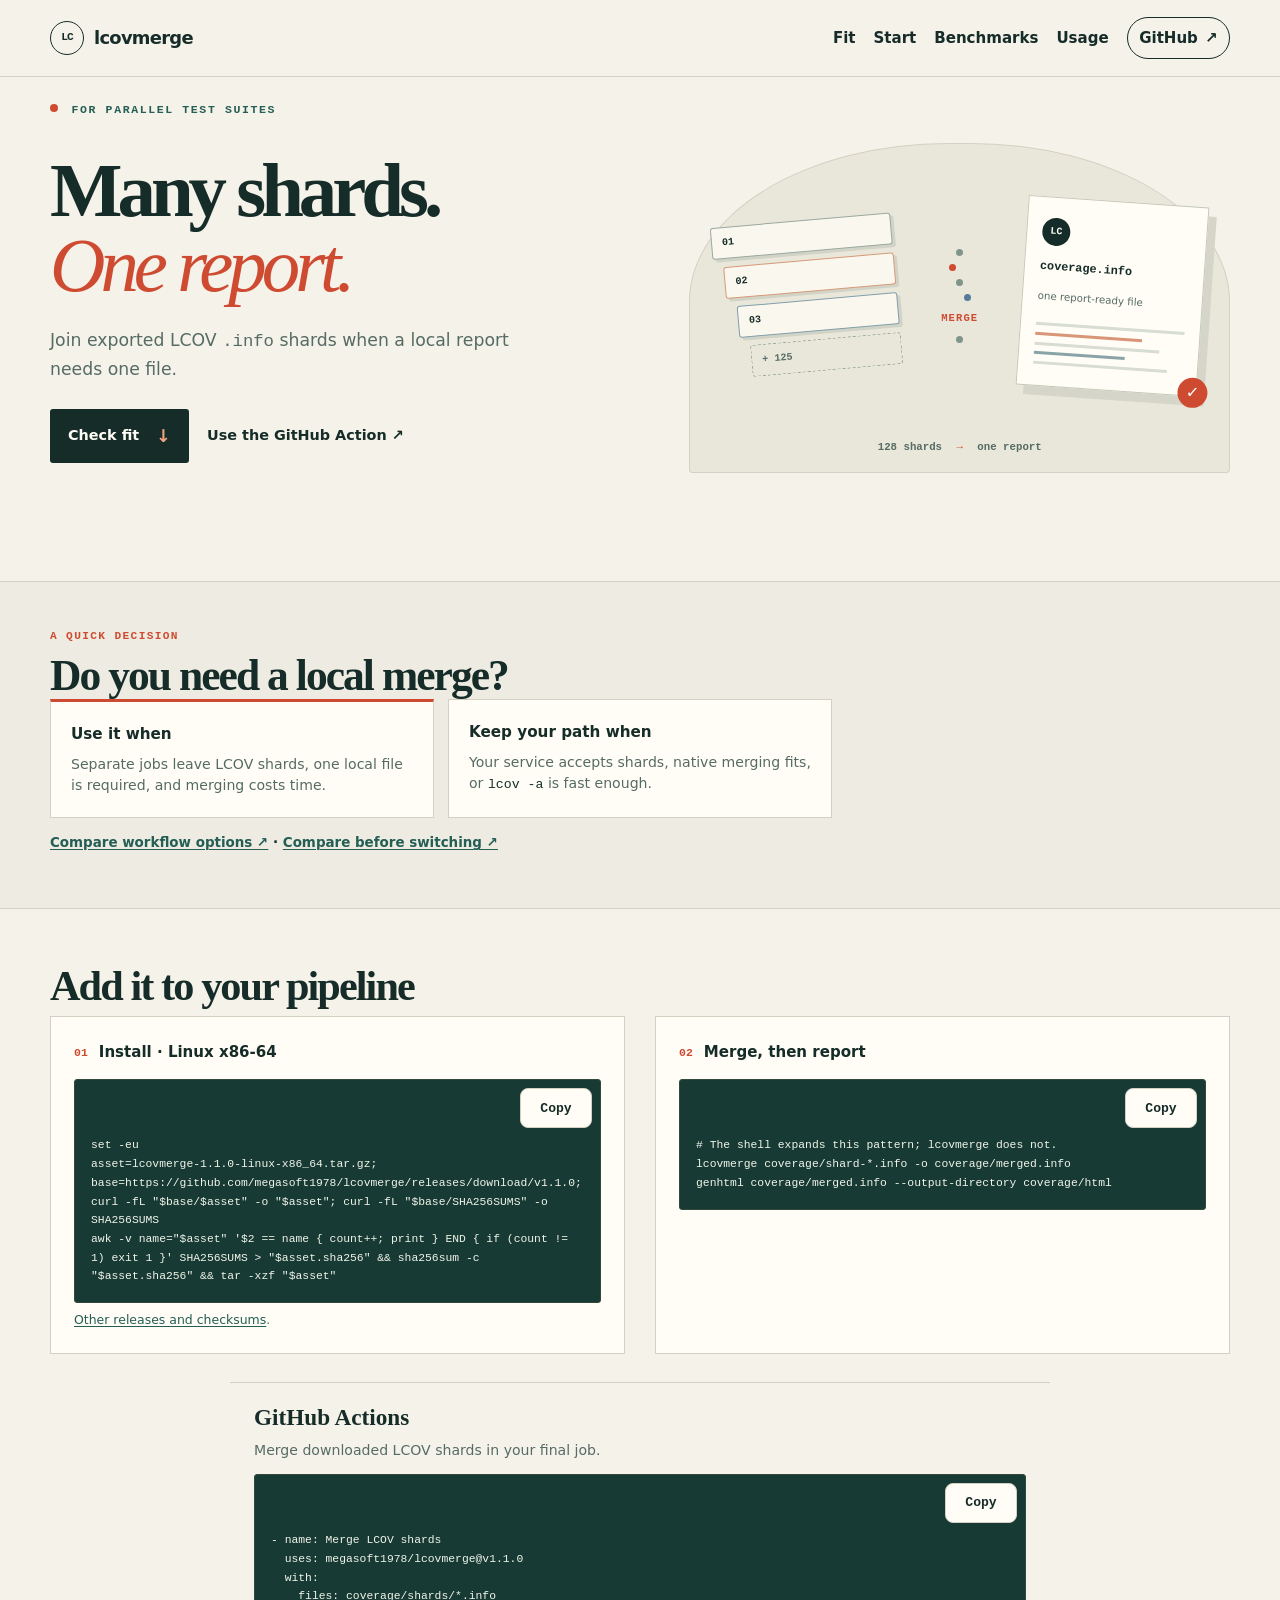
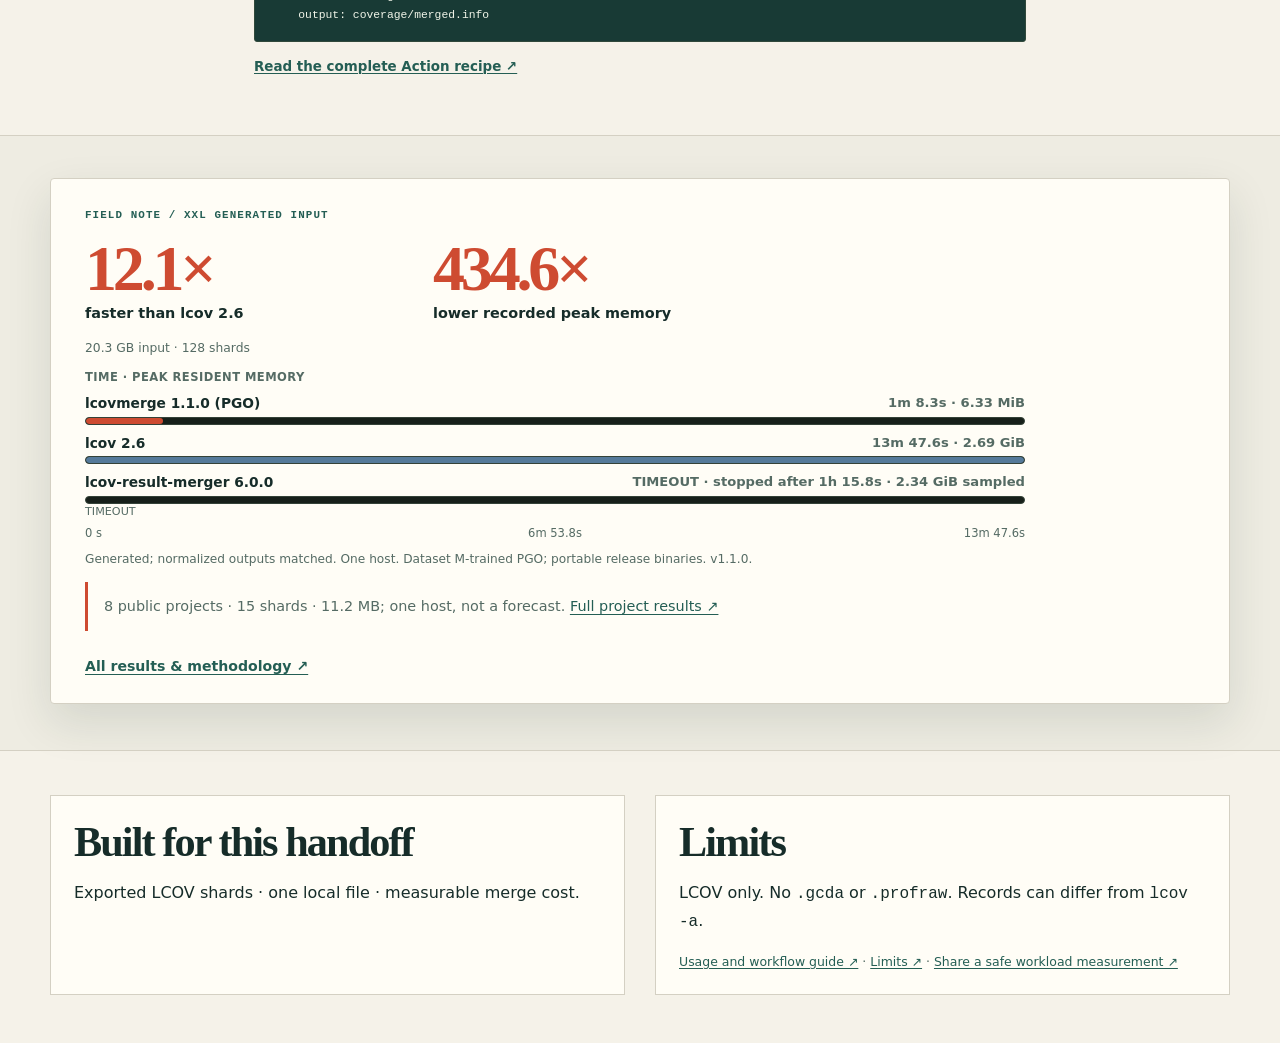
==== docs/site/index.html @ 035e35a5 "docs: clarify lcovmerge fit and adoption path" ====
<!doctype html>
<html lang="en">
<head>
  <meta charset="utf-8">
  <meta name="viewport" content="width=device-width, initial-scale=1">
  <meta name="theme-color" content="#f5f2e9">
  <meta name="description" content="Merge exported LCOV .info coverage shards into one file for a local CI report or upload step. Includes a C11 CLI, GitHub Action, and measured workload results.">
  <meta name="robots" content="index,follow">
  <title>LCOV file merger for parallel CI tests | lcovmerge</title>
  <link rel="canonical" href="https://megasoft1978.github.io/lcovmerge/">
  <link rel="icon" href="favicon.svg" type="image/svg+xml">
  <link rel="stylesheet" href="site.css?v=readable-benchmarks-1">
  <script src="site.js" defer></script>
  <meta property="og:type" content="website">
  <meta property="og:site_name" content="lcovmerge">
  <meta property="og:title" content="LCOV file merger for parallel CI tests | lcovmerge">
  <meta property="og:description" content="Merge exported LCOV .info coverage shards into one file for a local CI report or upload step. Includes a C11 CLI, GitHub Action, and measured workload results.">
  <meta property="og:url" content="https://megasoft1978.github.io/lcovmerge/">
  <meta property="og:image" content="https://megasoft1978.github.io/lcovmerge/og-image.png">
  <meta property="og:image:alt" content="lcovmerge combines exported LCOV files">
  <meta name="twitter:card" content="summary_large_image">
</head>
<body class="home-page">
  <a class="skip-link" href="#main">Skip to content</a>
  <header class="site-header">
    <div class="shell header-row">
      <a class="brand" href="index.html" aria-label="lcovmerge home">
        <span class="brand-mark" aria-hidden="true">LC</span><span class="brand-word">lcov<span>merge</span></span>
      </a>
      <nav class="main-nav" aria-label="Main navigation">
        <a href="#fit">Fit</a>
        <a href="#install">Start</a>
        <a href="benchmarks.html">Benchmarks</a>
        <a href="docs.html">Usage</a>
        <a class="nav-github" href="https://github.com/megasoft1978/lcovmerge">GitHub <span aria-hidden="true">↗</span></a>
      </nav>
    </div>
  </header>

  <main id="main" class="home-main">
    <header class="home-hero" aria-labelledby="hero-title">
      <div class="shell">
        <p class="eyebrow"><span class="signal-dot" aria-hidden="true"></span> For parallel test suites</p>
        <div class="home-story">
          <div class="home-story-copy">
            <h1 id="hero-title">Many shards.<br><em>One report.</em></h1>
            <p class="home-intro">Join exported LCOV <code>.info</code> shards when a local report needs one file.</p>
            <div class="home-actions"><a class="home-primary" href="#fit">Check fit <span aria-hidden="true">↓</span></a><a class="home-secondary" href="docs.html#github-actions">Use the GitHub Action <span aria-hidden="true">↗</span></a></div>
          </div>
          <div class="shard-art" role="img" aria-label="Several LCOV shard files flow into one merged coverage report">
            <div class="shard-stack" aria-hidden="true"><span>01</span><span>02</span><span>03</span><span class="shard-more">+ 125</span></div>
            <div class="shard-connector" aria-hidden="true"><i></i><i></i><i></i><i></i><b>merge</b><i></i></div>
            <div class="report-sheet" aria-hidden="true"><span class="report-mark">LC</span><strong>coverage.info</strong><small>one report-ready file</small><div class="report-lines"><i></i><i></i><i></i><i></i><i></i></div><span class="report-check">✓</span></div>
            <p class="art-caption">128 shards <span>→</span> one report</p>
          </div>
        </div>
      </div>
    </header>

    <section class="fit-section" id="fit" aria-labelledby="fit-title">
      <div class="shell">
        <p class="eyebrow">A quick decision</p>
        <h2 id="fit-title">Do you need a local merge?</h2>
        <div class="fit-grid">
          <article class="fit-card fit-card-yes">
            <h3>Use it when</h3>
            <p>Separate jobs leave LCOV shards, one local file is required, and merging costs time.</p>
          </article>
          <article class="fit-card">
            <h3>Keep your path when</h3>
            <p>Your service accepts shards, native merging fits, or <code>lcov -a</code> is fast enough.</p>
          </article>
        </div>
        <p class="fit-links"><a href="docs.html#workflow-fit">Compare workflow options ↗</a> · <a href="docs.html#compatibility">Compare before switching ↗</a></p>
      </div>
    </section>

    <section class="home-start" id="install" aria-labelledby="start-title">
      <div class="shell">
        <h2 id="start-title">Add it to your pipeline</h2>
        <div class="home-columns">
          <div>
            <h3><span class="step-number">01</span> Install · Linux x86-64</h3>
            <pre class="code-block" data-copy-label="Copy install and checksum commands"><code>set -eu
asset=lcovmerge-1.1.0-linux-x86_64.tar.gz; base=https://github.com/megasoft1978/lcovmerge/releases/download/v1.1.0; curl -fL "$base/$asset" -o "$asset"; curl -fL "$base/SHA256SUMS" -o SHA256SUMS
awk -v name="$asset" '$2 == name { count++; print } END { if (count != 1) exit 1 }' SHA256SUMS &gt; "$asset.sha256" &amp;&amp; sha256sum -c "$asset.sha256" &amp;&amp; tar -xzf "$asset"</code></pre>
            <p class="home-note"><a href="https://github.com/megasoft1978/lcovmerge/releases">Other releases and checksums</a>.</p>
          </div>
          <div>
            <h3><span class="step-number">02</span> Merge, then report</h3>
            <pre class="code-block" data-copy-label="Copy merge and report commands"><code># The shell expands this pattern; lcovmerge does not.
lcovmerge coverage/shard-*.info -o coverage/merged.info
genhtml coverage/merged.info --output-directory coverage/html</code></pre>
          </div>
        </div>
        <div class="home-action-guide">
          <h3>GitHub Actions</h3>
          <p>Merge downloaded LCOV shards in your final job.</p>
          <pre class="code-block" data-copy-label="Copy GitHub Action step"><code>- name: Merge LCOV shards
  uses: megasoft1978/lcovmerge@v1.1.0
  with:
    files: coverage/shards/*.info
    output: coverage/merged.info</code></pre>
          <p class="fit-links"><a href="docs.html#github-actions">Read the complete Action recipe ↗</a></p>
        </div>
      </div>
    </section>

    <section class="benchmark-section" aria-labelledby="benchmark-heading">
      <div class="shell">
        <h2 id="benchmark-heading" class="sr-only">Generated workload benchmark</h2>
        <div class="featured-benchmark" role="group" aria-label="Generated workload benchmark">
          <!-- HOME-BENCHMARK:START -->
<h2 id="home-title" class="home-stats"><span class="home-stat"><strong>12.1×</strong><small>faster than lcov 2.6</small></span><span class="home-stat"><strong>434.6×</strong><small>lower recorded peak memory</small></span></h2>
<p class="featured-meta">20.3 GB input · 128 shards</p>
<p class="bar-caption">Time · peak resident memory</p>
<ul class="home-bars" aria-label="Elapsed time; peak resident memory values are shown"><li class="home-bar lcovmerge"><div class="home-bar-label"><span>lcovmerge 1.1.0 (PGO)</span><strong>1m 8.3s · 6.33 MiB</strong></div><div class="bar-track" aria-hidden="true"><span class="bar-fill" style="width:8.249%"></span></div><span class="home-bar-status"></span></li><li class="home-bar lcov"><div class="home-bar-label"><span>lcov 2.6</span><strong>13m 47.6s · 2.69 GiB</strong></div><div class="bar-track" aria-hidden="true"><span class="bar-fill" style="width:100.000%"></span></div><span class="home-bar-status"></span></li><li class="home-bar lcov-result-merger"><div class="home-bar-label"><span>lcov-result-merger 6.0.0</span><strong>TIMEOUT · stopped after 1h 15.8s · 2.34 GiB sampled</strong></div><div class="bar-track" aria-hidden="true"></div><span class="home-bar-status">TIMEOUT</span></li></ul>
<div class="bar-axis" role="img" aria-label="Elapsed-time scale from 0 to 13m 47.6s"><span>0 s</span><span>6m 53.8s</span><span>13m 47.6s</span></div>
<p class="generated-note">Generated; <span class="generated-prefix">normalized outputs matched</span>. One host. Dataset M-trained PGO; portable release binaries. v1.1.0.</p>
<p class="project-check-note">8 public projects · 15 shards · 11.2 MB; one host, not a forecast. <a href="https://github.com/megasoft1978/lcovmerge/blob/main/docs/validation/real-projects.md">Full project results ↗</a></p>
<a class="text-link" href="benchmarks.html">All results &amp; methodology ↗</a>
<!-- HOME-BENCHMARK:END -->
        </div>
      </div>
    </section>

    <section class="home-limits" aria-labelledby="limits-title">
      <div class="shell home-columns">
        <div>
          <h2 id="limits-title">Built for this handoff</h2>
          <p>Exported LCOV shards · one local file · measurable merge cost.</p>
        </div>
        <div>
          <h2>Limits</h2>
          <p>LCOV only. No <code>.gcda</code> or <code>.profraw</code>. Records can differ from <code>lcov -a</code>.</p>
          <p class="home-doc-links"><a href="docs.html">Usage and workflow guide ↗</a> · <a href="https://github.com/megasoft1978/lcovmerge/blob/main/docs/LIMITATIONS.md">Limits ↗</a> · <a href="https://github.com/megasoft1978/lcovmerge/blob/main/docs/REAL-WORKLOADS.md">Share a safe workload measurement ↗</a></p>
        </div>
      </div>
    </section>
  </main>

</body>
</html>
---- docs/site/site.css ----
:root {
  color-scheme: light dark;
  --bg: #f4f3ec;
  --surface: #fffefa;
  --surface-2: #e9e8df;
  --text: #151b18;
  --muted: #52605a;
  --line: #c9cec3;
  --accent: #286c32;
  --accent-2: #1e5949;
  --accent-soft: #e3efd6;
  --code: #111a17;
  --code-text: #e7f0e9;
  --focus: #a64c00;
  --bar-lcovmerge: #286c32;
  --bar-lcov: #436ca8;
  --bar-lcov-result-merger: #805190;
  --shadow: 0 16px 42px rgb(25 37 29 / 9%);
  --radius: 14px;
  --max-width: 1200px;
}

@media (prefers-color-scheme: dark) {
  :root {
    --bg: #0b100e;
    --surface: #111915;
    --surface-2: #171f1a;
    --text: #eef3ed;
    --muted: #b2bcb3;
    --line: #354139;
    --accent: #c3ed79;
    --accent-2: #b5d8c1;
    --accent-soft: #1c2d21;
    --code: #070b09;
    --code-text: #e7f4ec;
    --focus: #ffd37b;
    --bar-lcovmerge: #c3ed79;
    --bar-lcov: #8fb7f0;
    --bar-lcov-result-merger: #d4a0e6;
    --shadow: 0 12px 36px rgb(0 0 0 / 22%);
  }
}

* { box-sizing: border-box; }
html { scroll-behavior: smooth; }
body {
  margin: 0;
  background: var(--bg);
  color: var(--text);
  font: 16px/1.6 ui-sans-serif, system-ui, -apple-system, BlinkMacSystemFont, "Segoe UI", sans-serif;
  text-rendering: optimizeLegibility;
}
a { color: var(--accent-2); text-decoration-thickness: .08em; text-underline-offset: .18em; }
a:hover { text-decoration-thickness: .14em; }
@media (prefers-color-scheme: dark) { a { color: var(--accent); } }
button, input, select { font: inherit; }
button { color: inherit; }
code, pre, kbd { font-family: ui-monospace, SFMono-Regular, Menlo, Consolas, monospace; }
code { overflow-wrap: anywhere; }
img, svg { max-width: 100%; }
:focus-visible { outline: 3px solid var(--focus); outline-offset: 3px; border-radius: 3px; }
::selection { color: #09130f; background: #c2ed8a; }

.skip-link {
  position: absolute;
  z-index: 20;
  top: 8px;
  left: 8px;
  padding: .7rem 1rem;
  transform: translateY(-150%);
  border-radius: 8px;
  background: var(--surface);
  color: var(--text);
}
.skip-link:focus { transform: translateY(0); }
.shell { width: min(var(--max-width), calc(100% - 40px)); margin-inline: auto; }
.site-header { border-bottom: 1px solid var(--line); background: var(--bg); }
.header-row {
  display: flex;
  align-items: center;
  justify-content: space-between;
  gap: 24px;
  min-height: 76px;
}
.brand {
  display: inline-flex;
  align-items: center;
  gap: 10px;
  color: var(--text);
  text-decoration: none;
  font-size: 1.12rem;
  font-weight: 760;
  letter-spacing: -.04em;
}
.brand-mark {
  display: grid;
  width: 34px;
  height: 34px;
  place-items: center;
  border: 1.5px solid var(--accent);
  border-radius: 10px;
  color: var(--accent);
  font: 800 .7rem/1 ui-monospace, monospace;
  letter-spacing: -.08em;
}
.brand-word { color: var(--text); }
.brand-word span { color: var(--accent-2); }
@media (prefers-color-scheme: dark) { .brand-word span { color: var(--accent); } }
.main-nav {
  display: flex;
  flex-wrap: wrap;
  align-items: center;
  justify-content: flex-end;
  gap: 7px 18px;
}
.main-nav a {
  display: inline-flex;
  min-height: 42px;
  align-items: center;
  color: var(--muted);
  font-size: .94rem;
  font-weight: 650;
  text-decoration: none;
}
.main-nav a:hover, .main-nav a[aria-current="page"] { color: var(--text); }
.main-nav a[aria-current="page"] {
  text-decoration: underline;
  text-decoration-color: var(--accent);
  text-underline-offset: 7px;
}
.main-nav .nav-github {
  gap: 7px;
  padding-inline: .72rem;
  border: 1px solid var(--line);
  border-radius: 9px;
  color: var(--text);
}

.eyebrow {
  margin: 0 0 .8rem;
  color: var(--accent-2);
  font-size: .78rem;
  font-weight: 800;
  letter-spacing: .12em;
  text-transform: uppercase;
}
@media (prefers-color-scheme: dark) { .eyebrow { color: var(--accent); } }
.hero { padding-block: clamp(48px, 7vw, 82px) 62px; }
.hero-layout {
  display: grid;
  grid-template-columns: minmax(0, 1.05fr) minmax(300px, .95fr);
  align-items: center;
  gap: clamp(28px, 5vw, 64px);
}
.hero h1 {
  max-width: 690px;
  margin: 0;
  font-size: clamp(2.55rem, 5.6vw, 4.7rem);
  line-height: 1.02;
  letter-spacing: -.06em;
}
.hero-copy {
  max-width: 590px;
  margin: 1rem 0 1.15rem;
  color: var(--muted);
  font-size: clamp(1.04rem, 1.8vw, 1.2rem);
  line-height: 1.5;
}
.hero-actions { display: flex; flex-wrap: wrap; align-items: center; gap: 10px 18px; }
.button {
  display: inline-flex;
  min-height: 46px;
  align-items: center;
  justify-content: center;
  padding: .62rem 1rem;
  border: 1px solid var(--accent);
  border-radius: 10px;
  background: var(--accent);
  color: #ffffff;
  font-weight: 800;
  text-decoration: none;
}
@media (prefers-color-scheme: dark) { .button { color: #0b170e; } }
.button:hover { filter: brightness(1.06); text-decoration: none; }
.action-link { display: inline-flex; min-height: 42px; align-items: center; font-weight: 750; }
.quick-merge { margin-top: 20px; padding: 18px; }
.quick-merge h2 { margin: 0; font-size: 1.05rem; }
.quick-merge .eyebrow { margin-bottom: 5px; }
.hero-note {
  max-width: 680px;
  margin: 14px 0 0;
  color: var(--muted);
  font-size: .91rem;
}
.hero-card {
  padding: clamp(20px, 3vw, 28px);
  border: 1px solid var(--line);
  border-radius: var(--radius);
  background: var(--surface);
  box-shadow: var(--shadow);
}
.hero-card h2 { margin: 0 0 12px; font-size: 1.2rem; line-height: 1.3; }
.hero-card p { margin: 0 0 12px; color: var(--muted); }
.hero-card strong { color: var(--text); }
.hero-card .eyebrow { margin-bottom: 8px; }
.text-link { font-weight: 750; }
.card {
  padding: 22px;
  border: 1px solid var(--line);
  border-radius: var(--radius);
  background: var(--surface);
}
.card h3 { margin: 0 0 9px; font-size: 1.1rem; letter-spacing: -.025em; }
.card p { margin: 0; color: var(--muted); }
.card p + p { margin-top: 11px; }

.code-block, .install-panel pre {
  position: relative;
  overflow: auto;
  margin: 14px 0;
  padding: 16px 18px;
  border: 1px solid #30493b;
  border-radius: 11px;
  background: var(--code);
  color: var(--code-text);
  font-size: .87rem;
  line-height: 1.6;
  white-space: pre-wrap;
  overflow-wrap: anywhere;
}
.quick-merge .code-block { margin-bottom: 0; }
.copyable { padding-top: 56px !important; }
.copy-button {
  position: absolute;
  top: 8px;
  right: 8px;
  z-index: 1;
  min-width: 72px;
  min-height: 40px;
  padding: .35rem .68rem;
  border: 1px solid var(--line);
  border-radius: 8px;
  background: var(--surface);
  color: var(--text);
  font-size: .82rem;
  font-weight: 750;
  cursor: pointer;
}
.copy-button:hover { border-color: var(--accent); background: var(--accent-soft); }
.copy-button:focus-visible { outline-color: var(--focus); }

.section {
  padding-block: clamp(46px, 6vw, 72px);
  border-top: 1px solid var(--line);
}
.section-alt { background: var(--surface-2); }
.section-heading { max-width: 740px; margin-bottom: 26px; }
.section-heading h2, .page-intro h1 {
  margin: 0;
  font-size: clamp(1.9rem, 4vw, 3rem);
  line-height: 1.1;
  letter-spacing: -.05em;
}
.section-heading p, .page-intro p {
  max-width: 680px;
  margin: 12px 0 0;
  color: var(--muted);
  font-size: 1.04rem;
}
.section-heading .eyebrow { margin-bottom: .7rem; }
.grid-3 { display: grid; grid-template-columns: repeat(3, minmax(0, 1fr)); gap: 16px; }
.fit-summary { max-width: 850px; margin: 22px 0 0; color: var(--muted); }
.pipeline-flow {
  display: grid;
  grid-template-columns: repeat(4, minmax(0, 1fr));
  gap: 12px;
  margin: 0;
  padding: 0;
  list-style: none;
  counter-reset: pipeline;
}
.pipeline-flow li {
  display: grid;
  align-content: start;
  gap: 7px;
  min-width: 0;
  padding: 17px;
  border: 1px solid var(--line);
  border-radius: 13px;
  background: var(--surface);
  counter-increment: pipeline;
}
.pipeline-flow li::before {
  content: counter(pipeline);
  display: grid;
  width: 30px;
  height: 30px;
  place-items: center;
  border-radius: 8px;
  background: var(--accent-soft);
  color: var(--text);
  font-size: .82rem;
  font-weight: 800;
}
.pipeline-flow strong { font-size: .98rem; }
.pipeline-flow span { color: var(--muted); font-size: .9rem; }

.install-wrap { display: grid; grid-template-columns: 170px minmax(0, 1fr); gap: 18px; align-items: start; }
.install-tabs { display: grid; gap: 7px; }
.install-tabs [role="tab"] {
  width: 100%;
  min-height: 44px;
  padding: .55rem .8rem;
  border: 1px solid var(--line);
  border-radius: 9px;
  background: var(--surface);
  color: var(--muted);
  text-align: left;
  font-weight: 730;
  cursor: pointer;
}
.install-tabs [role="tab"][aria-selected="true"] {
  border-color: var(--line);
  border-bottom: 3px solid var(--accent);
  background: var(--accent-soft);
  color: var(--text);
}
.install-tabs [role="tab"]:hover { color: var(--text); }
.install-content {
  min-width: 0;
  padding: clamp(16px, 2.5vw, 24px);
  border: 1px solid var(--line);
  border-radius: var(--radius);
  background: var(--surface);
}
.install-content h3 { margin: 0 0 8px; }
.install-content p { margin: 0 0 12px; color: var(--muted); }
.install-panel[hidden] { display: none; }
.install-panel pre { margin-bottom: 0; }
.alt-installers { margin: 20px 0 0; color: var(--muted); }
.alt-installers ul { display: flex; flex-wrap: wrap; gap: 6px 22px; margin: 0; padding-left: 20px; }
.alt-installers li { margin: 0; }
.evidence-links { display: flex; flex-wrap: wrap; gap: 8px 24px; margin: 14px 0 0; padding-left: 20px; }
.evidence-links li { margin: 0; }
.faq-list { display: grid; gap: 9px; }
.faq-list details, .full-options {
  border: 1px solid var(--line);
  border-radius: 12px;
  background: var(--surface);
}
.faq-list summary, .full-options summary {
  display: list-item;
  min-height: 44px;
  align-items: center;
  padding: 10px 15px;
  cursor: pointer;
  font-weight: 750;
}
.faq-list details p { margin: 0; padding: 0 15px 14px; color: var(--muted); }

.page-intro { padding-block: clamp(42px, 6vw, 68px) 24px; }
.page-intro .eyebrow { margin-bottom: 10px; }
.page-body { padding-block: 14px 70px; }
.page-body > section { margin-top: 32px; }
.page-body > section:first-child { margin-top: 0; }
.page-body h2 { margin: 0 0 12px; font-size: clamp(1.55rem, 3vw, 2.15rem); letter-spacing: -.04em; line-height: 1.15; }
.page-body h3 { margin: 22px 0 8px; font-size: 1.15rem; }
.page-body p { color: var(--muted); }
.page-body li { margin-block: .35rem; }
.page-body pre { max-width: 100%; }
.table-wrap {
  max-width: 100%;
  overflow: auto;
  border: 1px solid var(--line);
  border-radius: 12px;
  background: var(--surface);
}
.workflow-fit-table table { min-width: 780px; }
.workflow-fit-scroll-hint { display: none; }
table { width: 100%; border-collapse: collapse; font-size: .91rem; }
caption { padding: 13px 15px; color: var(--muted); text-align: left; font-weight: 650; }
th, td { padding: 10px 12px; border-top: 1px solid var(--line); text-align: left; vertical-align: top; }
thead th { border-top: 0; background: var(--surface-2); color: var(--text); font-size: .82rem; letter-spacing: .02em; }
tbody th { font-weight: 700; }
td code { font-size: .86em; }
.table-numeric { white-space: nowrap; font-variant-numeric: tabular-nums; }
.common-options { padding-left: 22px; }
.common-options li { margin-block: 8px; }
.full-options { margin-top: 18px; padding: 0 14px 14px; }
.full-options .table-wrap { margin-top: 10px; }
.full-options table { min-width: 720px; }
.recipe-index { padding-left: 22px; }
.recipe-index li { margin-block: 10px; }
.recipe-index li::marker { color: var(--accent); }
.callout {
  padding: 15px 17px;
  border: 1px solid var(--line);
  border-radius: 12px;
  background: var(--accent-soft);
  color: var(--text);
}
.benchmark-chart {
  margin: 18px 0 26px;
  padding: 18px 20px;
  border: 1px solid var(--line);
  border-radius: 14px;
  background: var(--surface);
}
.benchmark-chart figcaption h3 { margin: 0; font-size: 1.1rem; }
.benchmark-chart figcaption p { margin: 6px 0 0; color: var(--muted); }
.bar-chart { display: grid; gap: 13px; margin: 18px 0 0; padding: 0; list-style: none; }
.bar-chart-item { min-width: 0; margin: 0; }
.bar-chart-label {
  display: flex;
  flex-wrap: wrap;
  align-items: baseline;
  justify-content: space-between;
  gap: 3px 12px;
  line-height: 1.4;
}
.bar-chart-tool { color: var(--text); font-size: .92rem; font-weight: 760; }
.bar-track {
  height: 13px;
  margin-top: 5px;
  overflow: hidden;
  border: 1px solid var(--line);
  border-radius: 999px;
  background: var(--surface-2);
}
.bar-fill { display: block; width: 0; height: 100%; border-radius: inherit; background: var(--bar-lcovmerge); }
.bar-chart-item.lcov .bar-fill { background: var(--bar-lcov); }
.bar-chart-item.lcov-result-merger .bar-fill { background: var(--bar-lcov-result-merger); }
.bar-axis {
  display: grid;
  grid-template-columns: repeat(3, minmax(0, 1fr));
  gap: 4px;
  margin-top: 8px;
  color: var(--muted);
  font-size: .8rem;
  font-variant-numeric: tabular-nums;
}
.bar-axis span { text-align: center; }
.bar-axis span:first-child { text-align: left; }
.bar-axis span:last-child { text-align: right; }
.benchmark-table { min-width: 990px; }
.benchmark-table td { vertical-align: middle; }
.benchmark-table .table-numeric { min-width: 9.5rem; white-space: normal; }
.benchmark-table td:last-child { min-width: 6.5rem; }
.benchmark-table .tool-primary { color: var(--accent-2); font-weight: 800; }
@media (prefers-color-scheme: dark) { .benchmark-table .tool-primary { color: var(--accent); } }
.host-results { padding-bottom: 34px; }
.host-result-block { margin-top: 12px; border: 1px solid var(--line); border-radius: 12px; background: var(--surface); }
.host-result-block summary {
  display: flex;
  min-height: 48px;
  align-items: center;
  justify-content: space-between;
  gap: 8px 18px;
  padding: 10px 15px;
  cursor: pointer;
  font-weight: 750;
}
.host-result-block summary span { color: var(--muted); font-size: .86rem; font-weight: 550; }
.host-result-block > p { margin: 0; padding: 0 15px 12px; color: var(--muted); }
.host-result-block .table-wrap { border: 0; border-top: 1px solid var(--line); border-radius: 0 0 12px 12px; }
.method-copy ul { padding-left: 22px; }
.method-copy li { margin-block: 6px; }
.small-note { max-width: 900px; margin: 20px 0 0; color: var(--muted); font-size: .9rem; }

.site-footer { padding-block: 24px; border-top: 1px solid var(--line); }
.footer-row {
  display: flex;
  flex-wrap: wrap;
  justify-content: space-between;
  gap: 12px 22px;
  color: var(--muted);
  font-size: .88rem;
}
.footer-row p { margin: 0; }
.footer-links { display: flex; flex-wrap: wrap; gap: 6px 16px; }
.footer-links a { display: inline-flex; min-height: 40px; align-items: center; color: var(--muted); }
.sr-only {
  position: absolute;
  width: 1px;
  height: 1px;
  padding: 0;
  margin: -1px;
  overflow: hidden;
  clip: rect(0, 0, 0, 0);
  white-space: nowrap;
  border: 0;
}

@media (max-width: 900px) {
  .hero-layout { grid-template-columns: 1fr; align-items: start; }
  .hero-copy-block { max-width: 760px; }
  .hero-card { max-width: 760px; }
  .grid-3 { grid-template-columns: 1fr 1fr; }
  .pipeline-flow { grid-template-columns: 1fr 1fr; }
}
@media (max-width: 620px) {
  .workflow-fit-scroll-hint { display: block; margin: 0 0 8px; font-size: .85rem; }
  .shell { width: min(var(--max-width), calc(100% - 32px)); }
  .header-row { align-items: flex-start; flex-direction: column; justify-content: center; gap: 8px; padding-block: 12px; }
  .main-nav { width: 100%; justify-content: flex-start; gap: 4px 14px; }
  .main-nav .nav-github { padding-inline: .55rem; }
  .hero { padding-block: 42px 46px; }
  .hero h1 { font-size: clamp(2.35rem, 11vw, 3.2rem); }
  .grid-3, .pipeline-flow { grid-template-columns: 1fr; }
  .install-wrap { grid-template-columns: 1fr; gap: 10px; }
  .install-tabs { display: flex; flex-wrap: wrap; gap: 7px; }
  .install-tabs [role="tab"] { width: auto; min-width: 92px; padding-inline: .85rem; text-align: center; }
  .install-content { padding: 15px; }
  .page-intro { padding-top: 38px; }
  .page-body { padding-bottom: 52px; }
  .footer-row { flex-direction: column; }
  .evidence-links { display: grid; gap: 6px; }
  .host-result-block summary { align-items: flex-start; flex-direction: column; }
  .host-result-block summary span { display: block; }
  .benchmark-table { min-width: 990px; }
  .benchmark-chart { margin-inline: 0; padding: 15px; }
}
@media (max-width: 390px) {
  .shell { width: min(var(--max-width), calc(100% - 24px)); }
  .hero h1 { font-size: clamp(2.25rem, 10.8vw, 2.8rem); }
}
@media (prefers-reduced-motion: reduce) {
  html { scroll-behavior: auto; }
  *, *::before, *::after {
    animation-duration: .01ms !important;
    animation-iteration-count: 1 !important;
    transition-duration: .01ms !important;
  }
}

@media print {
  :root { color-scheme: light; --bg: #fff; --surface: #fff; --surface-2: #fff; --text: #000; --muted: #222; --line: #888; --shadow: none; }
  body { background: #fff; color: #000; font-size: 11pt; }
  .site-header, .site-footer, .skip-link, .copy-button, .hero-actions, .install-tabs { display: none !important; }
  .shell { width: 100%; max-width: none; }
  .section, .hero, .page-intro, .page-body { padding-block: 12pt; }
  .hero-layout { display: block; }
  .hero-card, .card, .benchmark-chart, .install-content, .host-result-block, .faq-list details, .full-options { box-shadow: none; break-inside: avoid; }
  .install-panel[hidden] { display: block !important; }
  .install-panel { margin-top: 12pt; padding-top: 10pt; border-top: 1px solid #888; }
  details > :not(summary) { display: block !important; }
  details summary { min-height: 0; padding-inline: 0; }
  .table-wrap { max-width: none; overflow: visible; border: 0; }
  .benchmark-table, .full-options table { min-width: 0; width: 100%; font-size: 8pt; }
  th, td { padding: 5pt; }
  thead { display: table-header-group; }
  tr { break-inside: avoid; }
  .bar-track { display: none; }
  a { color: #000; text-decoration: underline; }
  a[href^="http"]::after { content: " (" attr(href) ")"; font-size: 8pt; overflow-wrap: anywhere; }
}


/* Home page: a compact CI handoff, drawn from the artifact up. */
.home-hero {
  position: relative;
  overflow: hidden;
  padding-block: clamp(42px, 6vw, 76px) 34px;
  border-top: 0;
  background:
    radial-gradient(ellipse at 88% 8%, rgb(195 237 121 / 18%), transparent 34%),
    var(--bg);
}
.home-hero-grid {
  display: grid;
  grid-template-columns: minmax(0, .88fr) minmax(0, 1.12fr);
  align-items: center;
  gap: clamp(30px, 5vw, 66px);
}
.signal-dot {
  display: inline-block;
  width: 8px;
  height: 8px;
  margin-right: 5px;
  border-radius: 50%;
  background: var(--accent);
  vertical-align: 1px;
}
.home-hero .eyebrow { margin-bottom: 16px; }
.home-hero h1 {
  max-width: 620px;
  margin: 0;
  font-size: clamp(3.25rem, 6.4vw, 5.5rem);
  line-height: .99;
  letter-spacing: -.075em;
}
.home-hero h1 span { color: var(--accent-2); }
@media (prefers-color-scheme: dark) {
  .home-hero h1 span { color: var(--accent); }
}
.home-hero .hero-copy {
  max-width: 600px;
  margin-block: 22px 24px;
  font-size: clamp(1.05rem, 1.6vw, 1.18rem);
}
.home-hero .hero-copy code,
.fit-section code,
.limits-section code { color: var(--text); font-size: .94em; }
.home-hero .button { min-height: 48px; border-radius: 6px; }
.home-hero .action-link { gap: 7px; color: var(--text); }
.hero-meta {
  max-width: 560px;
  margin: 18px 0 0;
  color: var(--muted);
  font-size: .87rem;
}
.hero-art {
  min-width: 0;
  margin: 0;
  padding: 10px;
  border: 1px solid var(--line);
  border-radius: 18px;
  background: var(--surface);
  box-shadow: var(--shadow);
}
.hero-art svg {
  display: block;
  width: 100%;
  height: auto;
  border-radius: 11px;
  color: #d7e0d8;
}
.flow-canvas { fill: #111b16; stroke: #37483b; }
.flow-kicker {
  fill: #b8f06a;
  font: 700 11px/1 ui-monospace, SFMono-Regular, Menlo, monospace;
  letter-spacing: 1.4px;
}
.flow-label { fill: #f0f4ee; font: 650 18px/1.2 ui-sans-serif, system-ui, sans-serif; }
.flow-file rect { fill: #1b2821; stroke: #667b69; stroke-width: 1.2; }
.flow-file path { fill: none; stroke: #b8f06a; stroke-width: 2.4; stroke-linecap: round; opacity: .9; }
.flow-file text { fill: #f1f4ee; font: 600 14px/1 ui-monospace, SFMono-Regular, Menlo, monospace; }
.flow-file-blue rect { stroke: #7891c5; }
.flow-file-blue path { stroke: #8eaff5; }
.flow-file-orange rect { stroke: #c58663; }
.flow-file-orange path { stroke: #f0a277; }
.flow-line { fill: none; stroke: #b8f06a; stroke-width: 2.6; stroke-linecap: round; stroke-linejoin: round; }
.flow-line-blue { stroke: #8eaff5; }
.flow-line-orange { stroke: #f0a277; }
.flow-joint { fill: #b8f06a; stroke: #111b16; stroke-width: 3; }
.flow-tool rect { fill: #b8f06a; stroke: #d9f6a8; stroke-width: 1; }
.flow-tool-mark { fill: #172118; font: 800 14px/1 ui-monospace, SFMono-Regular, Menlo, monospace; }
.flow-tool-name { fill: #172118; font: 800 13px/1 ui-monospace, SFMono-Regular, Menlo, monospace; }
.flow-output rect { fill: #18251e; stroke: #b8f06a; stroke-width: 1.5; }
.flow-output path { fill: none; stroke: #93b87b; stroke-width: 2; stroke-linecap: round; }
.flow-output-name { fill: #f0f4ee; font: 700 13px/1 ui-monospace, SFMono-Regular, Menlo, monospace; }
.flow-next { fill: #c0cdc2; font: 600 12px/1 ui-monospace, SFMono-Regular, Menlo, monospace; }
.hero-art-note {
  display: flex;
  justify-content: space-between;
  gap: 10px;
  margin: 10px 8px 3px;
  color: var(--muted);
  font-size: .78rem;
}
.hero-art-note span { color: var(--accent-2); font: 700 .75rem/1.5 ui-monospace, monospace; white-space: nowrap; }
@media (prefers-color-scheme: dark) { .hero-art-note span { color: var(--accent); } }
.hero-command-row {
  display: grid;
  grid-template-columns: minmax(190px, .7fr) minmax(0, 1.5fr);
  align-items: center;
  gap: 12px 28px;
  margin-top: 30px;
  padding-top: 17px;
  border-top: 1px solid var(--line);
}
.hero-command-row > p { display: flex; flex-wrap: wrap; gap: 4px 12px; margin: 0; color: var(--muted); font-size: .88rem; }
.command-label { color: var(--text); font-size: .75rem; font-weight: 800; letter-spacing: .09em; text-transform: uppercase; }
.hero-command {
  margin: 0;
  padding: 13px 16px;
  border-radius: 6px;
  font-size: .86rem;
}

.fit-section { padding-block: 56px 60px; }
.fit-section .section-heading { margin-bottom: 22px; }
.fit-columns {
  display: grid;
  grid-template-columns: minmax(0, .9fr) minmax(0, 1.1fr);
  border-block: 1px solid var(--line);
}
.fit-column { min-width: 0; padding: 22px clamp(18px, 3vw, 34px) 22px 0; }
.fit-column + .fit-column { padding-right: 0; padding-left: clamp(18px, 3vw, 34px); border-left: 1px solid var(--line); }
.fit-label {
  display: flex;
  align-items: center;
  gap: 9px;
  margin: 0 0 12px;
  color: var(--text);
  font-size: .84rem;
  font-weight: 800;
  letter-spacing: .08em;
  text-transform: uppercase;
}
.fit-label span { display: grid; width: 24px; height: 24px; place-items: center; border-radius: 50%; background: var(--accent-soft); color: var(--accent-2); font-size: .95rem; }
@media (prefers-color-scheme: dark) { .fit-label span { color: var(--accent); } }
.fit-column > p:last-child { max-width: 540px; margin: 0; font-size: 1.08rem; line-height: 1.55; }
.fit-column ul { display: grid; grid-template-columns: 1fr 1fr; gap: 9px 24px; margin: 0; padding-left: 18px; color: var(--muted); }
.fit-column li { padding-left: 3px; }
.fit-column li::marker { color: var(--accent); }
.fit-footnote { margin: 15px 0 0; color: var(--muted); font-size: .9rem; }

.workflow-section { background: var(--surface-2); }
.workflow-heading { max-width: 800px; }
.workflow-heading p:last-child { max-width: 730px; }
.workflow-wrap {
  min-width: 0;
  overflow: hidden;
  border: 1px solid var(--line);
  border-radius: 12px;
  background: var(--surface);
  box-shadow: var(--shadow);
}
.workflow-tabs { display: flex; gap: 4px; padding: 8px 10px 0; border-bottom: 1px solid var(--line); }
.workflow-tabs [role="tab"] {
  min-height: 43px;
  padding: 8px 15px;
  border: 0;
  border-bottom: 3px solid transparent;
  background: transparent;
  color: var(--muted);
  font-size: .9rem;
  font-weight: 750;
  cursor: pointer;
}
.workflow-tabs [role="tab"][aria-selected="true"] { border-bottom-color: var(--accent); color: var(--text); }
.workflow-tabs [role="tab"]:hover { color: var(--text); }
.workflow-code-panel { padding: 0 clamp(12px, 2.5vw, 25px) 16px; }
.workflow-code-panel[hidden] { display: none; }
.code-caption { display: flex; flex-wrap: wrap; justify-content: space-between; gap: 4px 14px; padding: 14px 1px 0; color: var(--muted); font: 700 .76rem/1.4 ui-monospace, SFMono-Regular, Menlo, monospace; }
.code-caption span:first-child { color: var(--text); }
.workflow-code {
  max-height: min(68vh, 600px);
  margin-top: 11px;
  white-space: pre;
  overflow-wrap: normal;
}
.code-note { margin: 11px 2px 0; color: var(--muted); font-size: .88rem; }
.workflow-link { margin: 17px 0 0; font-size: .92rem; font-weight: 700; }

.evidence-section { padding-block: 62px; }
.evidence-section .section-heading { max-width: 810px; }
.evidence-grid {
  display: grid;
  grid-template-columns: repeat(3, minmax(0, 1fr));
  border-top: 1px solid var(--line);
  border-bottom: 1px solid var(--line);
}
.evidence-item { min-width: 0; padding: 19px clamp(16px, 2.2vw, 27px) 22px 0; }
.evidence-item + .evidence-item { padding-left: clamp(16px, 2.2vw, 27px); border-left: 1px solid var(--line); }
.evidence-index { display: flex; align-items: center; gap: 9px; margin: 0 0 16px; color: var(--accent-2); font: 800 .76rem/1.4 ui-monospace, SFMono-Regular, Menlo, monospace; }
@media (prefers-color-scheme: dark) { .evidence-index { color: var(--accent); } }
.evidence-index span { color: var(--muted); font: 700 .73rem/1.4 ui-sans-serif, system-ui, sans-serif; letter-spacing: .07em; text-transform: uppercase; }
.evidence-item h3 { margin: 0 0 10px; font-size: 1.12rem; line-height: 1.25; letter-spacing: -.025em; }
.evidence-item p { color: var(--muted); font-size: .91rem; }
.evidence-item > p:not(.evidence-index) { margin: 0 0 12px; }
.evidence-item > a { display: inline-block; margin-top: 4px; font-size: .89rem; font-weight: 730; }
.evidence-public { border-top: 3px solid #d07a50; }
.evidence-benchmark { border-top: 3px solid var(--accent); }
.evidence-benchmark .benchmark-version-note { margin: -8px 0 12px; color: var(--text); font-size: .8rem; font-weight: 750; }
.evidence-benchmark .eyebrow { margin: 0 0 8px; font-size: .68rem; }
.evidence-benchmark h2 { margin: 0 0 8px; font-size: 1.02rem; line-height: 1.3; letter-spacing: -.025em; }
.evidence-benchmark strong { color: var(--text); }
.evidence-benchmark .text-link { font-size: .89rem; }
.evidence-benchmark .evidence-caveat { margin-top: 13px !important; font-size: .79rem; }
.pilot-band {
  display: grid;
  grid-template-columns: minmax(0, 1fr) minmax(0, .92fr);
  gap: 22px 42px;
  margin-top: 28px;
  padding: 22px 0 0 18px;
  border-top: 1px solid var(--line);
  border-left: 4px solid var(--accent);
}
.pilot-band .eyebrow { margin-bottom: 7px; }
.pilot-band h3 { margin: 0 0 8px; font-size: 1.2rem; letter-spacing: -.03em; }
.pilot-band p { margin: 0; color: var(--muted); font-size: .91rem; }
.pilot-command .code-block { margin: 0 0 10px; font-size: .79rem; }
.pilot-command > p { font-size: .83rem; }
.evidence-links { margin-top: 18px; }

.install-section { padding-block: 62px; }
.install-assurance { font-size: .9rem !important; }
.install-section .install-wrap { display: block; }
.install-section .install-tabs { display: flex; gap: 5px; }
.install-section .install-tabs [role="tab"] {
  width: auto;
  min-width: 96px;
  padding: .55rem 1rem;
  border: 1px solid transparent;
  border-radius: 0;
  background: transparent;
  text-align: center;
}
.install-section .install-tabs [role="tab"][aria-selected="true"] {
  border: 1px solid var(--line);
  border-bottom: 3px solid var(--accent);
  border-radius: 8px 8px 0 0;
  background: var(--surface);
}
.install-section .install-content { padding: clamp(16px, 2.5vw, 25px); border-radius: 0 10px 10px 10px; }
.install-section .install-content h3 { font-size: 1.05rem; }
.install-footnote { margin: 15px 0 0; color: var(--muted); font-size: .9rem; }
.try-it-details {
  margin-top: 22px;
  border-top: 1px solid var(--line);
  border-bottom: 1px solid var(--line);
}
.try-it-details summary { min-height: 48px; padding: 12px 4px; cursor: pointer; font-weight: 760; }
.try-it-details > p { color: var(--muted); font-size: .9rem; }
.try-it-details pre { max-width: 850px; }
.expected-label { margin: 15px 0 5px !important; color: var(--text) !important; font-size: .8rem !important; font-weight: 800; letter-spacing: .08em; text-transform: uppercase; }
.expected-output { max-width: 590px; margin: 0 0 18px; padding: 14px 16px; overflow: auto; border: 1px solid var(--line); border-radius: 7px; background: var(--surface); color: var(--text); font-size: .82rem; white-space: pre; }

.limits-section { background: var(--surface-2); }
.limits-grid { display: grid; grid-template-columns: repeat(3, minmax(0, 1fr)); border-block: 1px solid var(--line); }
.limit-item { min-width: 0; padding: 20px 22px 21px 0; }
.limit-item + .limit-item { padding-left: 22px; border-left: 1px solid var(--line); }
.limit-item h3 { margin: 0 0 8px; font-size: 1rem; }
.limit-item p { margin: 0; color: var(--muted); font-size: .9rem; }
.recovery {
  display: grid;
  grid-template-columns: minmax(175px, .55fr) minmax(0, 1.45fr);
  gap: 6px 30px;
  margin-top: 28px;
  padding-top: 20px;
  border-top: 1px solid var(--line);
}
.recovery-heading h3 { margin: 0; font-size: 1.15rem; }
.recovery-heading .eyebrow { margin-bottom: 7px; }
.recovery ul { margin: 0; padding-left: 18px; color: var(--muted); }
.recovery li { padding-left: 4px; margin-block: 6px; }
.recovery li strong { color: var(--text); }
.recovery li::marker { color: var(--accent); }
.recovery > p { grid-column: 2; margin: 2px 0 0; font-size: .88rem; }
.not-found { min-height: 58vh; padding-block: clamp(60px, 10vw, 120px); }
.not-found h1 { margin: 0; font-size: clamp(4rem, 14vw, 9rem); line-height: .9; letter-spacing: -.08em; }
.not-found p:not(.eyebrow) { max-width: 520px; color: var(--muted); font-size: 1.1rem; }
.not-found .actions { display: flex; flex-wrap: wrap; gap: 10px; margin-top: 24px; }
.not-found .button { border-radius: 6px; }
.not-found .button.secondary { border-color: var(--line); background: transparent; color: var(--text); }
.flow-mobile { display: none; }

@media (max-width: 900px) {
  .home-hero-grid { grid-template-columns: 1fr; }
  .home-hero .hero-copy-block { max-width: 740px; }
  .hero-art { max-width: 760px; }
  .evidence-grid { grid-template-columns: 1fr 1fr; }
  .evidence-benchmark { grid-column: 1 / -1; padding-left: 0; border-left: 0 !important; }
  .limits-grid { grid-template-columns: 1fr 1fr; }
  .limit-item:nth-child(3) { grid-column: 1 / -1; padding-left: 0; border-left: 0; border-top: 1px solid var(--line); }
}
@media (max-width: 620px) {
  .home-hero { padding-block: 37px 26px; }
  .home-hero h1 { font-size: clamp(2.8rem, 12vw, 4.15rem); }
  .home-hero .hero-copy { margin-block: 17px 20px; }
  .hero-art { padding: 6px; border-radius: 12px; }
  .hero-art-note { align-items: flex-start; flex-direction: column; gap: 3px; margin: 8px 7px 4px; }
  .hero-art svg { display: none; }
  .flow-mobile { display: grid; gap: 7px; justify-items: center; padding: 22px 13px 17px; border-radius: 9px; background: #111b16; color: #f0f4ee; text-align: center; }
  .flow-mobile-label { margin: 0; color: #b8f06a; font: 700 .7rem/1.4 ui-monospace, SFMono-Regular, Menlo, monospace; letter-spacing: .08em; text-transform: uppercase; }
  .flow-mobile-files { display: grid; grid-template-columns: repeat(3, minmax(0, 1fr)); gap: 5px; width: 100%; }
  .flow-mobile-files span, .flow-mobile-output { padding: 7px 4px; border: 1px solid #667b69; border-radius: 5px; color: #f1f4ee; font: 600 .65rem/1.3 ui-monospace, SFMono-Regular, Menlo, monospace; overflow-wrap: anywhere; }
  .flow-mobile-files span:nth-child(2) { border-color: #7891c5; }
  .flow-mobile-files span:nth-child(3) { border-color: #c58663; }
  .flow-mobile-arrow { margin: -1px 0; color: #b8f06a; font-size: 1rem; line-height: 1; }
  .flow-mobile > strong { width: min(100%, 190px); padding: 8px 12px; border-radius: 5px; background: #b8f06a; color: #172118; font: 800 .85rem/1.2 ui-monospace, SFMono-Regular, Menlo, monospace; }
  .flow-mobile-output { display: grid; gap: 2px; width: min(100%, 210px); border-color: #b8f06a; }
  .flow-mobile-output span { color: #c0cdc2; font-size: .62rem; }
  .hero-command-row { grid-template-columns: 1fr; gap: 8px; margin-top: 23px; }
  .hero-command { font-size: .78rem; }
  .fit-section, .evidence-section, .install-section { padding-block: 44px; }
  .fit-columns { grid-template-columns: 1fr; }
  .fit-column { padding: 17px 0; }
  .fit-column + .fit-column { padding: 17px 0; border-top: 1px solid var(--line); border-left: 0; }
  .fit-column ul { grid-template-columns: 1fr; gap: 6px; }
  .workflow-tabs { padding-inline: 6px; }
  .workflow-tabs [role="tab"] { padding-inline: 11px; }
  .workflow-code-panel { padding-inline: 10px; }
  .workflow-code { max-height: 65vh; padding: 54px 12px 14px; font-size: .75rem; }
  .code-caption { font-size: .68rem; }
  .evidence-grid { grid-template-columns: 1fr; }
  .evidence-item, .evidence-item + .evidence-item, .evidence-benchmark { padding: 17px 0 20px; border-left: 0; }
  .evidence-item + .evidence-item { border-top: 1px solid var(--line); }
  .evidence-public, .evidence-benchmark { border-top-width: 3px !important; }
  .pilot-band { grid-template-columns: 1fr; gap: 16px; padding-left: 13px; }
  .install-section .install-tabs { gap: 2px; }
  .install-section .install-tabs [role="tab"] { min-width: 84px; padding-inline: .65rem; }
  .install-section .install-content { padding: 12px; }
  .install-section .code-block { padding-inline: 12px; font-size: .75rem; }
  .limits-grid { grid-template-columns: 1fr; }
  .limit-item, .limit-item + .limit-item, .limit-item:nth-child(3) { grid-column: auto; padding: 16px 0; border-left: 0; }
  .limit-item + .limit-item { border-top: 1px solid var(--line); }
  .recovery { grid-template-columns: 1fr; gap: 12px; }
  .recovery > p { grid-column: 1; }
  .not-found { min-height: 52vh; padding-block: 70px; }
}
@media (max-width: 390px) {
  .home-hero h1 { font-size: clamp(2.25rem, 10.8vw, 2.65rem); }
  .hero-art-note { font-size: .72rem; }
  .workflow-code { font-size: .7rem; }
  .main-nav { gap: 3px 8px; }
  .main-nav a { font-size: .86rem; }
}
@media print {
  .home-hero { background: #fff; }
  .hero-art { box-shadow: none; }
  .workflow-wrap { box-shadow: none; }
  .workflow-code-panel[hidden] { display: block !important; }
  .workflow-code-panel { break-inside: avoid; }
  .pilot-band, .evidence-item, .limit-item, .recovery { break-inside: avoid; }
}

/* Compact landing page: establish fit first, then show the benchmark and install path. */
body.home-page {
  color-scheme: light;
  --bg: #f5f2e9;
  --surface: #fffdf6;
  --surface-2: #eae5d8;
  --text: #162c29;
  --muted: #556b64;
  --line: #d4d0c3;
  --accent: #ce4b31;
  --accent-2: #245e54;
  --accent-soft: #f5ded3;
  --code: #183a35;
  --code-text: #f1f5e9;
  --bar-lcovmerge: #ce4b31;
  --bar-lcov: #557a9a;
  --bar-lcov-result-merger: #987f99;
  --shadow: 0 18px 45px rgb(24 49 43 / 12%);
  background: #f5f2e9;
}
body.home-page .site-header { background: var(--bg); border-color: #d4d0c3; }
body.home-page .shell { width: min(1180px, calc(100% - 56px)); }
body.home-page .brand-mark { border-radius: 50%; border-color: var(--text); color: var(--text); }
body.home-page .brand-word span, body.home-page .main-nav a { color: var(--text); }
body.home-page .main-nav .nav-github { border-color: var(--text); border-radius: 99px; }
.home-hero {
  padding-block: 26px 54px;
  border-bottom: 1px solid #d4d0c3;
  background: var(--bg);
}
.home-hero .eyebrow { margin: 0 0 26px; color: var(--accent-2); font: 700 .72rem/1.2 ui-monospace, monospace; letter-spacing: .14em; text-transform: uppercase; }
.home-story { display: grid; grid-template-columns: 1.02fr .98fr; align-items: center; gap: clamp(34px, 6vw, 82px); padding-bottom: 54px; }
.home-kicker { margin: 0 0 17px; color: var(--accent); font: 700 .8rem/1.3 ui-monospace, monospace; letter-spacing: .08em; text-transform: uppercase; }
.home-story h1 { max-width: 720px; margin: 0; font: 760 clamp(3.1rem, 6vw, 5.55rem)/.98 Georgia, "Times New Roman", serif; letter-spacing: -.065em; }
.home-story h1 em { color: var(--accent); font-weight: 500; }
.home-intro { max-width: 470px; margin: 24px 0 26px; color: var(--muted); font-size: 1.08rem; line-height: 1.55; }
.home-actions { display: flex; flex-wrap: wrap; align-items: center; gap: 18px; }
.home-actions a { font-size: .9rem; font-weight: 750; text-decoration: none; }
.home-actions .home-primary { display: inline-flex; align-items: center; gap: 17px; padding: 13px 18px; border-radius: 3px; background: var(--text); color: #fffdf6; }
.home-actions .home-primary span { color: #f2a481; font-size: 1.1rem; }
.home-actions .home-secondary { color: var(--text); }
.shard-art { position: relative; display: grid; grid-template-columns: .8fr .55fr .8fr; align-items: center; min-height: 330px; padding: 36px 26px 60px; border: 1px solid #d4d0c3; border-radius: 48% 48% 4px 4px; background: #e9e7da; }
.shard-stack { display: grid; gap: 8px; transform: rotate(-5deg); }
.shard-stack span { padding: 9px 10px; border: 1px solid #9aa9a0; border-radius: 3px; background: #f9f7ee; color: var(--text); font: 600 .63rem/1.2 ui-monospace, monospace; box-shadow: 3px 3px 0 #d2d3c7; }
.shard-stack span:nth-child(2) { margin-left: 10px; border-color: #d69a78; }
.shard-stack span:nth-child(3) { margin-left: 20px; border-color: #829eaa; }
.shard-stack .shard-more { margin-left: 30px; border-style: dashed; background: transparent; color: var(--muted); box-shadow: none; }
.shard-connector { display: grid; justify-items: center; gap: 8px; }
.shard-connector i { width: 7px; height: 7px; border-radius: 50%; background: #80958a; }
.shard-connector i:nth-child(2) { margin-left: -15px; background: var(--accent); }
.shard-connector i:nth-child(4) { margin-left: 15px; background: #557a9a; }
.shard-connector b { margin: 4px 0; color: var(--accent); font: 700 .66rem/1 ui-monospace, monospace; letter-spacing: .1em; text-transform: uppercase; }
.report-sheet { position: relative; display: grid; justify-items: start; gap: 10px; min-height: 190px; padding: 20px 15px; border: 1px solid #c5c9b9; background: #fffdf6; box-shadow: 8px 9px 0 #d5d5c9; transform: rotate(4deg); }
.report-mark { display: grid; width: 28px; height: 28px; place-items: center; border-radius: 50%; background: var(--text); color: #fffdf6; font: 800 .62rem/1 ui-monospace, monospace; }
.report-sheet strong { font: 700 .74rem/1.2 ui-monospace, monospace; }
.report-sheet small { color: var(--muted); font-size: .64rem; }
.report-lines { display: grid; width: 100%; gap: 6px; margin-top: 5px; }
.report-lines i { height: 3px; background: #d7ddd2; }
.report-lines i:nth-child(2) { width: 72%; background: #d99578; }
.report-lines i:nth-child(3) { width: 84%; }
.report-lines i:nth-child(4) { width: 61%; background: #8aa3a8; }
.report-lines i:nth-child(5) { width: 90%; }
.report-check { position: absolute; right: -12px; bottom: -12px; display: grid; width: 30px; height: 30px; place-items: center; border-radius: 50%; background: var(--accent); color: white; font-weight: 800; }
.art-caption { position: absolute; right: 0; bottom: 17px; left: 0; margin: 0; color: var(--muted); font: 600 .67rem/1.3 ui-monospace, monospace; text-align: center; }
.art-caption span { padding-inline: 8px; color: var(--accent); }
.featured-benchmark { max-width: none; padding: 30px 34px 24px; border: 1px solid #d4d0c3; border-radius: 4px; background: var(--surface); box-shadow: var(--shadow); }
.featured-benchmark::before { display: block; margin-bottom: 16px; color: var(--accent-2); content: "FIELD NOTE  /  XXL GENERATED INPUT"; font: 700 .68rem/1.2 ui-monospace, monospace; letter-spacing: .1em; }
.featured-benchmark h2.home-stats {
  display: grid;
  grid-template-columns: repeat(2, minmax(0, 1fr));
  gap: clamp(8px, 2vw, 16px);
  max-width: 680px;
  margin: 0 0 17px;
  font-size: 1rem;
  line-height: 1.1;
  letter-spacing: 0;
}
.home-stat { display: flex; min-width: 0; flex-direction: column; gap: 3px; }
.home-stat strong {
  color: var(--accent);
  font: 700 clamp(2.4rem, 5vw, 4.1rem)/.98 Georgia, "Times New Roman", serif;
  font-variant-numeric: tabular-nums;
  letter-spacing: -.065em;
  line-height: .98;
  white-space: nowrap;
}
.home-stat small {
  color: var(--text);
  font-size: clamp(.75rem, 1.4vw, .9rem);
  font-weight: 700;
  line-height: 1.25;
  overflow-wrap: anywhere;
}
.featured-meta { max-width: 800px; margin: 0 0 10px; color: var(--muted); font-size: .77rem; line-height: 1.5; }
.featured-ratios { margin: 0 0 10px; }
.ratio-note { margin: 4px 0; color: var(--text); font-size: .9rem; font-weight: 680; }
.home-bars { display: grid; gap: 9px; max-width: 940px; margin: 13px 0 0; padding: 0; list-style: none; }
.bar-caption { margin: 0 0 -5px; color: var(--muted); font-size: .72rem; font-weight: 700; letter-spacing: .04em; text-transform: uppercase; }
.home-bar { margin: 0; }
.home-bar-label { display: flex; flex-wrap: wrap; justify-content: space-between; gap: 2px 14px; font-size: .86rem; line-height: 1.35; }
.home-bar-label > span { color: var(--text); font-weight: 760; }
.home-bar-label strong { color: var(--muted); font-size: .82rem; font-weight: 560; font-variant-numeric: tabular-nums; }
.home-bar .bar-track { height: 8px; margin-top: 4px; border-color: #344238; background: #17201a; }
.home-bar .bar-fill { border-radius: inherit; }
.home-bar.lcov .bar-fill { background: var(--bar-lcov); }
.home-bar.lcov-result-merger .bar-fill { background: var(--bar-lcov-result-merger); }
.home-bar-status { display: block; margin-top: 1px; color: var(--muted); font-size: .7rem; line-height: 1.3; }
.home-bar-status:empty { display: none; }
.featured-benchmark .bar-axis { max-width: 940px; margin-top: 5px; color: var(--muted); font-size: .72rem; }
.benchmark-note, .generated-note { margin: 8px 0 0; color: var(--muted); font-size: .76rem; line-height: 1.4; }
.project-check-note { max-width: 760px; padding: .8rem 1rem; border-left: 3px solid var(--accent); background: var(--surface); color: var(--muted); font-size: .9rem; }
.featured-benchmark > .text-link { display: inline-flex; margin-top: 10px; font-size: .88rem; font-weight: 750; }
.fit-section { padding-block: 48px 54px; border-bottom: 1px solid #d4d0c3; background: #eeece2; }
.fit-section .eyebrow { margin: 0 0 9px; color: var(--accent); font: 700 .7rem/1.2 ui-monospace, monospace; letter-spacing: .12em; text-transform: uppercase; }
.fit-section h2 { max-width: 760px; margin: 0; font: 700 clamp(1.9rem, 3.4vw, 2.8rem)/1.08 Georgia, "Times New Roman", serif; letter-spacing: -.045em; }
.fit-lede { max-width: 740px; margin: 12px 0 23px; color: var(--muted); }
.fit-grid { display: grid; grid-template-columns: repeat(3, minmax(0, 1fr)); gap: 14px; }
.fit-card { min-width: 0; padding: 20px; border: 1px solid #d4d0c3; background: var(--surface); }
.fit-card-yes { border-top: 3px solid var(--accent); }
.fit-card h3 { margin: 0 0 7px; font-size: .95rem; }
.fit-card p { margin: 0; color: var(--muted); font-size: .88rem; line-height: 1.55; }
.fit-links { margin: 14px 0 0; font-size: .84rem; font-weight: 700; }
.home-start { padding-block: 54px 58px; }
.benchmark-section { padding-block: 42px 46px; border-top: 1px solid #d4d0c3; background: #eeece2; }
.home-start .eyebrow { margin-bottom: 3px; }
.home-start h2, .home-limits h2 { margin: 0 0 8px; font: 700 clamp(2rem, 3.3vw, 3rem)/1.08 Georgia, "Times New Roman", serif; letter-spacing: -.045em; }
.start-lede { margin: 0 0 28px; color: var(--muted); }
.home-columns { display: grid; grid-template-columns: 1fr 1fr; gap: 30px; }
.home-columns > div { min-width: 0; padding: 23px; border: 1px solid #d4d0c3; background: var(--surface); }
.home-columns h3 { display: flex; align-items: center; gap: 11px; margin: 0 0 15px; font-size: .94rem; }
.step-number { color: var(--accent); font: 700 .72rem/1 ui-monospace, monospace; }
.home-start .code-block { margin: 0; padding: 16px; border-radius: 3px; background: var(--code); font-size: .71rem; line-height: 1.65; overflow-wrap: anywhere; }
.home-note { margin: 7px 0 0; color: var(--muted); font-size: .78rem; }
.home-action-guide { max-width: 820px; margin: 28px auto 0; padding: 21px 24px 0; border-top: 1px solid #d4d0c3; }
.home-action-guide .eyebrow { margin: 0 0 7px; color: var(--accent); font: 700 .7rem/1.2 ui-monospace, monospace; letter-spacing: .12em; text-transform: uppercase; }
.home-action-guide h3 { margin: 0 0 8px; font: 700 1.45rem/1.2 Georgia, "Times New Roman", serif; }
.home-action-guide > p:not(.eyebrow):not(.fit-links) { max-width: 720px; margin: 0 0 13px; color: var(--muted); font-size: .88rem; line-height: 1.5; }
.home-action-guide .code-block { margin: 0; }
.home-limits { padding-block: 44px 52px; border-top: 1px solid #d4d0c3; }
.home-limits h2 { margin-top: 0; }
.home-limits ul { margin: 0; padding-left: 18px; color: var(--muted); font-size: .88rem; line-height: 1.55; }
.home-limits li { margin-block: 4px; padding-left: 2px; }
.home-limits li::marker { color: var(--accent); }
.home-doc-links { margin: 9px 0 0; color: var(--muted); font-size: .78rem; }
.home-page .site-footer { padding-block: 13px; }
.home-page .footer-row { font-size: .78rem; }

@media (max-width: 760px) {
  .home-story { grid-template-columns: 1fr; gap: 30px; }
  .shard-art { width: min(100%, 560px); justify-self: center; }
  .fit-grid { grid-template-columns: 1fr; }
  .home-columns { grid-template-columns: 1fr; gap: 18px; }
}
@media (max-width: 620px) {
  body.home-page .shell { width: min(1180px, calc(100% - 32px)); }
  body.home-page .header-row { align-items: center; flex-direction: row; flex-wrap: wrap; gap: 4px 12px; padding-block: 10px; }
  body.home-page .main-nav { width: 100%; justify-content: space-between; gap: 4px 8px; }
  body.home-page .main-nav a { min-height: 38px; font-size: .82rem; }
  body.home-page .main-nav .nav-github { padding-inline: .5rem; }
  .home-hero { padding-block: 22px 34px; }
  .home-story { padding-bottom: 34px; }
  .home-story h1 { font-size: clamp(2.7rem, 12vw, 4.2rem); }
  .home-intro { margin: 18px 0 20px; font-size: .98rem; }
  .home-actions { align-items: stretch; flex-direction: column; gap: 8px; }
  .home-actions a { justify-content: center; min-height: 48px; }
  .home-actions .home-secondary { align-self: flex-start; justify-content: flex-start; padding: 8px 0; }
  .shard-art { min-height: 275px; padding-inline: 15px; }
  .featured-benchmark { padding: 23px 18px 19px; }
  .fit-section { padding-block: 35px 39px; }
  .benchmark-section { padding-block: 32px 36px; }
  .fit-card { padding: 16px; }
  .featured-meta { font-size: .73rem; }
  .home-bar-label { display: grid; gap: 0; }
  .home-bar-label strong { font-size: .75rem; }
  .home-start { padding-block: 36px; }
  .home-columns > div { padding: 17px; }
  .home-start .code-block { padding: 11px; font-size: .68rem; }
  .home-limits { padding-block: 32px 38px; }
}
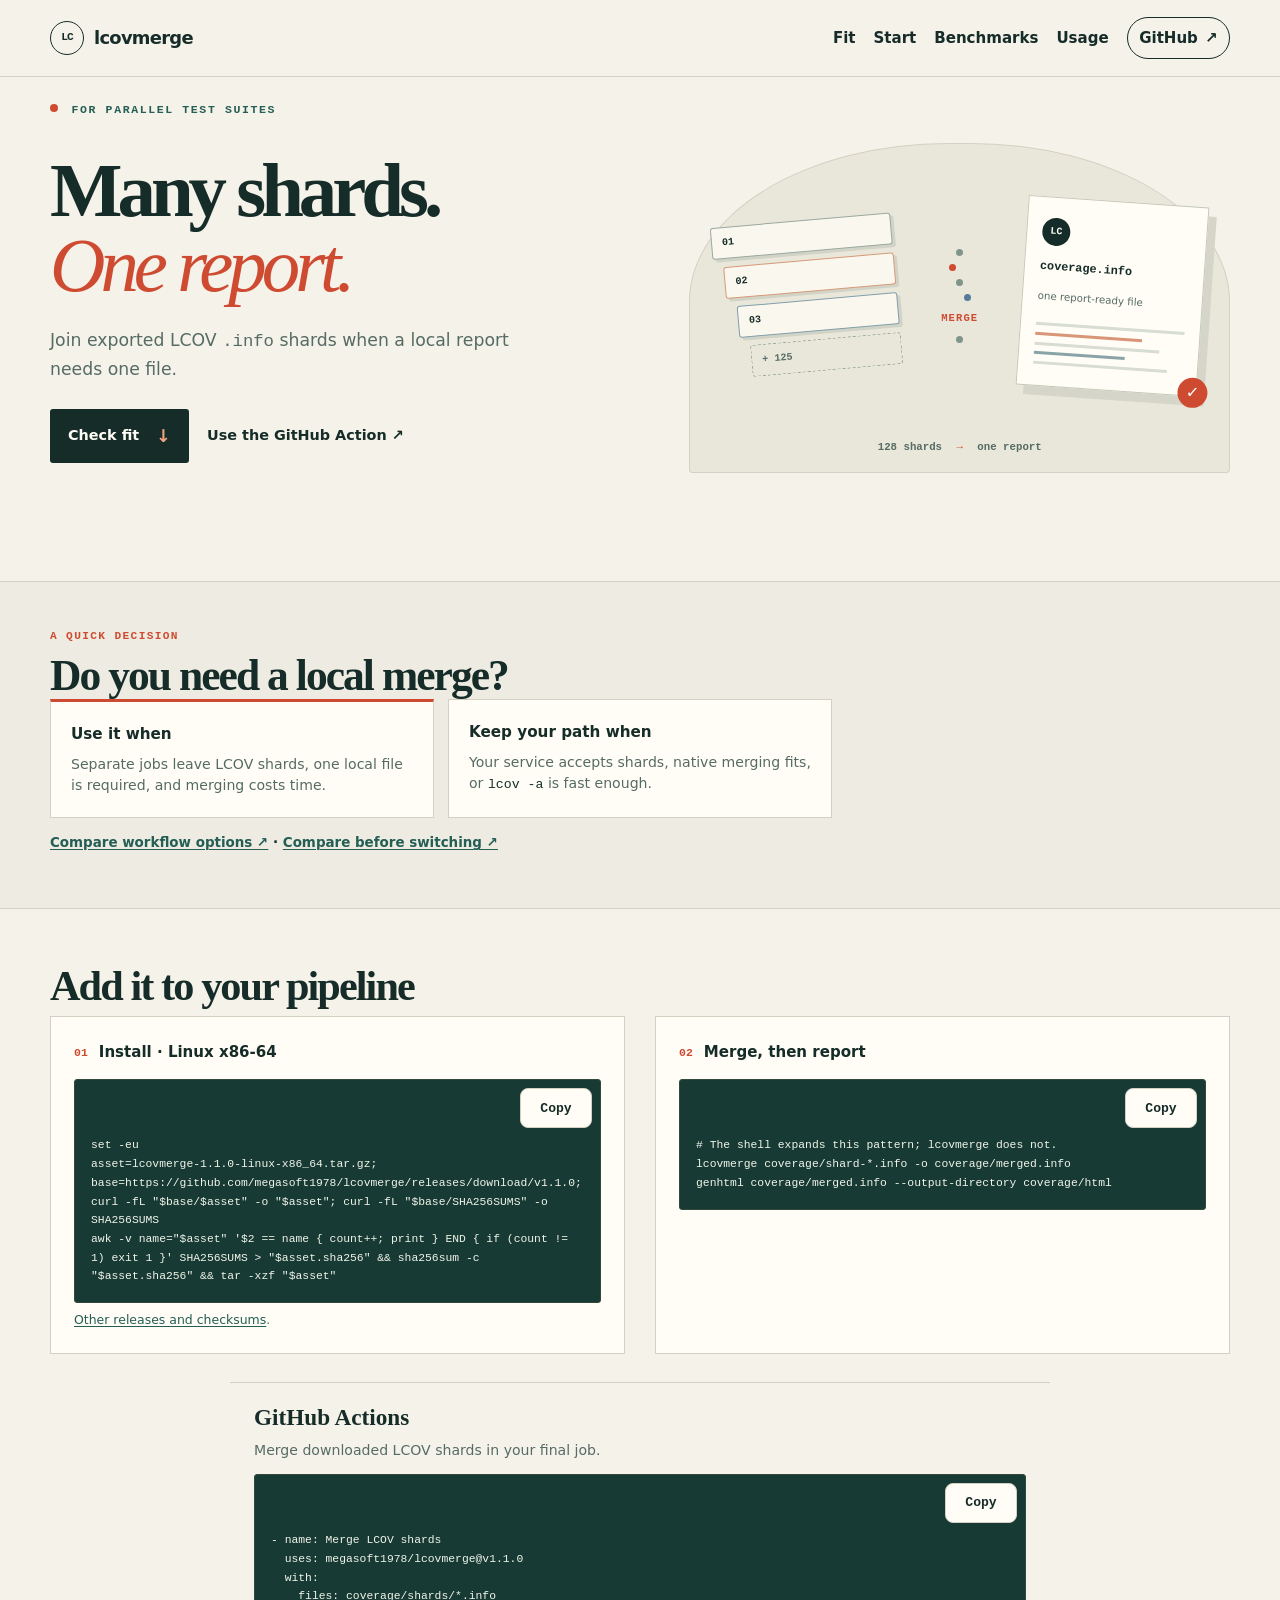
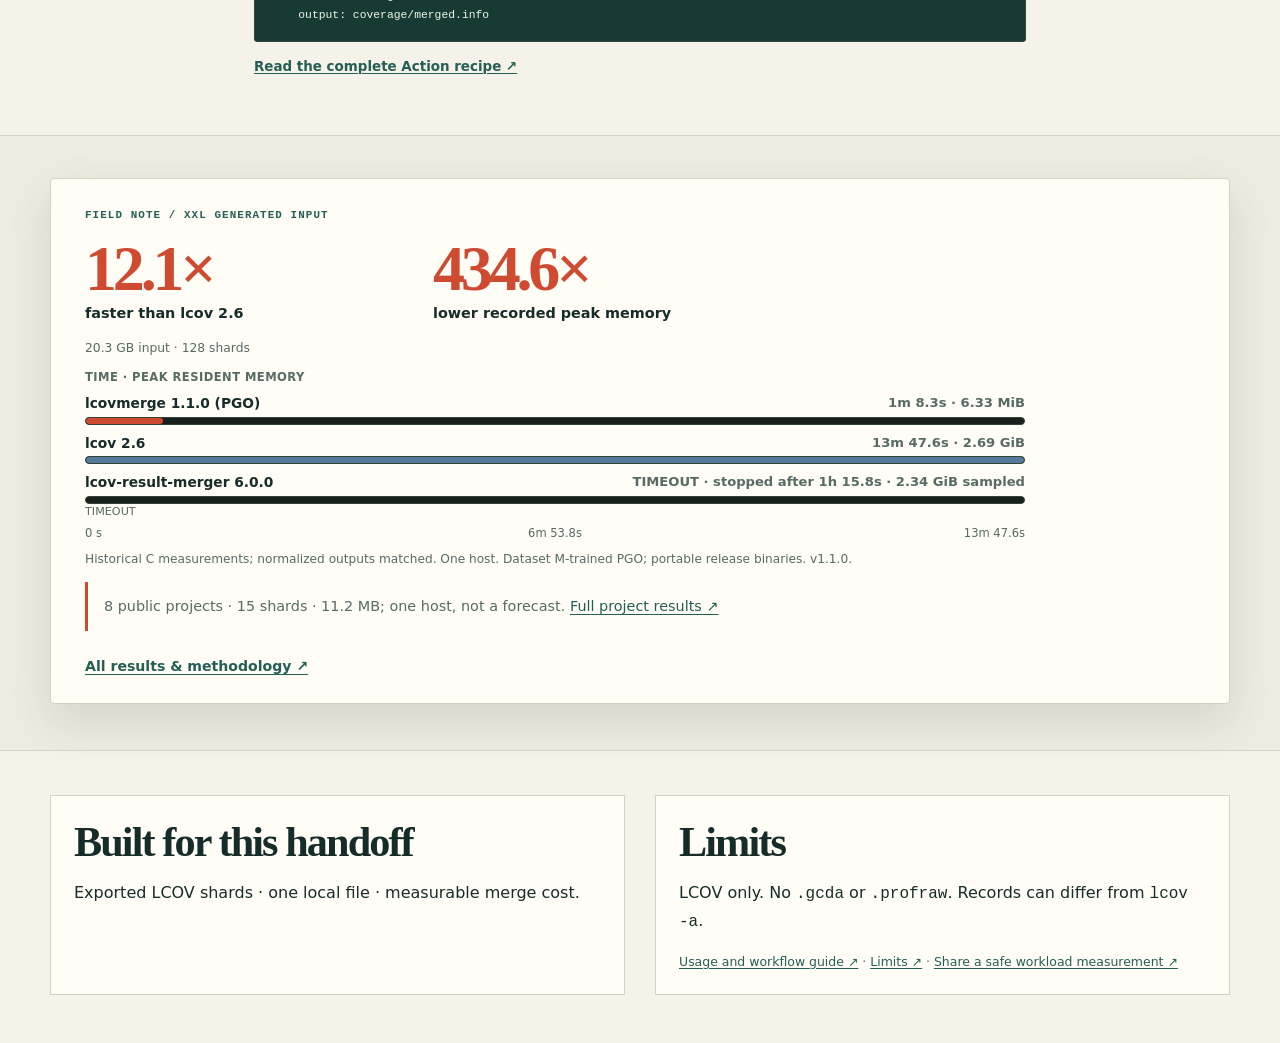
==== commit c33452de: "feat: port lcovmerge to Rust with portable PGO Preserve CLI and merge behavior, replace C sources an" ====
--- a/docs/site/index.html
+++ b/docs/site/index.html
@@ -4,7 +4,7 @@
   <meta charset="utf-8">
   <meta name="viewport" content="width=device-width, initial-scale=1">
   <meta name="theme-color" content="#f5f2e9">
-  <meta name="description" content="Merge exported LCOV .info coverage shards into one file for a local CI report or upload step. Includes a C11 CLI, GitHub Action, and measured workload results.">
+  <meta name="description" content="Merge exported LCOV .info coverage shards into one file for a local CI report or upload step. Includes a native Rust CLI, GitHub Action, and measured workload results.">
   <meta name="robots" content="index,follow">
   <title>LCOV file merger for parallel CI tests | lcovmerge</title>
   <link rel="canonical" href="https://megasoft1978.github.io/lcovmerge/">
@@ -14,7 +14,7 @@
   <meta property="og:type" content="website">
   <meta property="og:site_name" content="lcovmerge">
   <meta property="og:title" content="LCOV file merger for parallel CI tests | lcovmerge">
-  <meta property="og:description" content="Merge exported LCOV .info coverage shards into one file for a local CI report or upload step. Includes a C11 CLI, GitHub Action, and measured workload results.">
+  <meta property="og:description" content="Merge exported LCOV .info coverage shards into one file for a local CI report or upload step. Includes a native Rust CLI, GitHub Action, and measured workload results.">
   <meta property="og:url" content="https://megasoft1978.github.io/lcovmerge/">
   <meta property="og:image" content="https://megasoft1978.github.io/lcovmerge/og-image.png">
   <meta property="og:image:alt" content="lcovmerge combines exported LCOV files">
@@ -116,7 +116,7 @@
 <p class="bar-caption">Time · peak resident memory</p>
 <ul class="home-bars" aria-label="Elapsed time; peak resident memory values are shown"><li class="home-bar lcovmerge"><div class="home-bar-label"><span>lcovmerge 1.1.0 (PGO)</span><strong>1m 8.3s · 6.33 MiB</strong></div><div class="bar-track" aria-hidden="true"><span class="bar-fill" style="width:8.249%"></span></div><span class="home-bar-status"></span></li><li class="home-bar lcov"><div class="home-bar-label"><span>lcov 2.6</span><strong>13m 47.6s · 2.69 GiB</strong></div><div class="bar-track" aria-hidden="true"><span class="bar-fill" style="width:100.000%"></span></div><span class="home-bar-status"></span></li><li class="home-bar lcov-result-merger"><div class="home-bar-label"><span>lcov-result-merger 6.0.0</span><strong>TIMEOUT · stopped after 1h 15.8s · 2.34 GiB sampled</strong></div><div class="bar-track" aria-hidden="true"></div><span class="home-bar-status">TIMEOUT</span></li></ul>
 <div class="bar-axis" role="img" aria-label="Elapsed-time scale from 0 to 13m 47.6s"><span>0 s</span><span>6m 53.8s</span><span>13m 47.6s</span></div>
-<p class="generated-note">Generated; <span class="generated-prefix">normalized outputs matched</span>. One host. Dataset M-trained PGO; portable release binaries. v1.1.0.</p>
+<p class="generated-note">Historical C measurements; <span class="generated-prefix">normalized outputs matched</span>. One host. Dataset M-trained PGO; portable release binaries. v1.1.0.</p>
 <p class="project-check-note">8 public projects · 15 shards · 11.2 MB; one host, not a forecast. <a href="https://github.com/megasoft1978/lcovmerge/blob/main/docs/validation/real-projects.md">Full project results ↗</a></p>
 <a class="text-link" href="benchmarks.html">All results &amp; methodology ↗</a>
 <!-- HOME-BENCHMARK:END -->
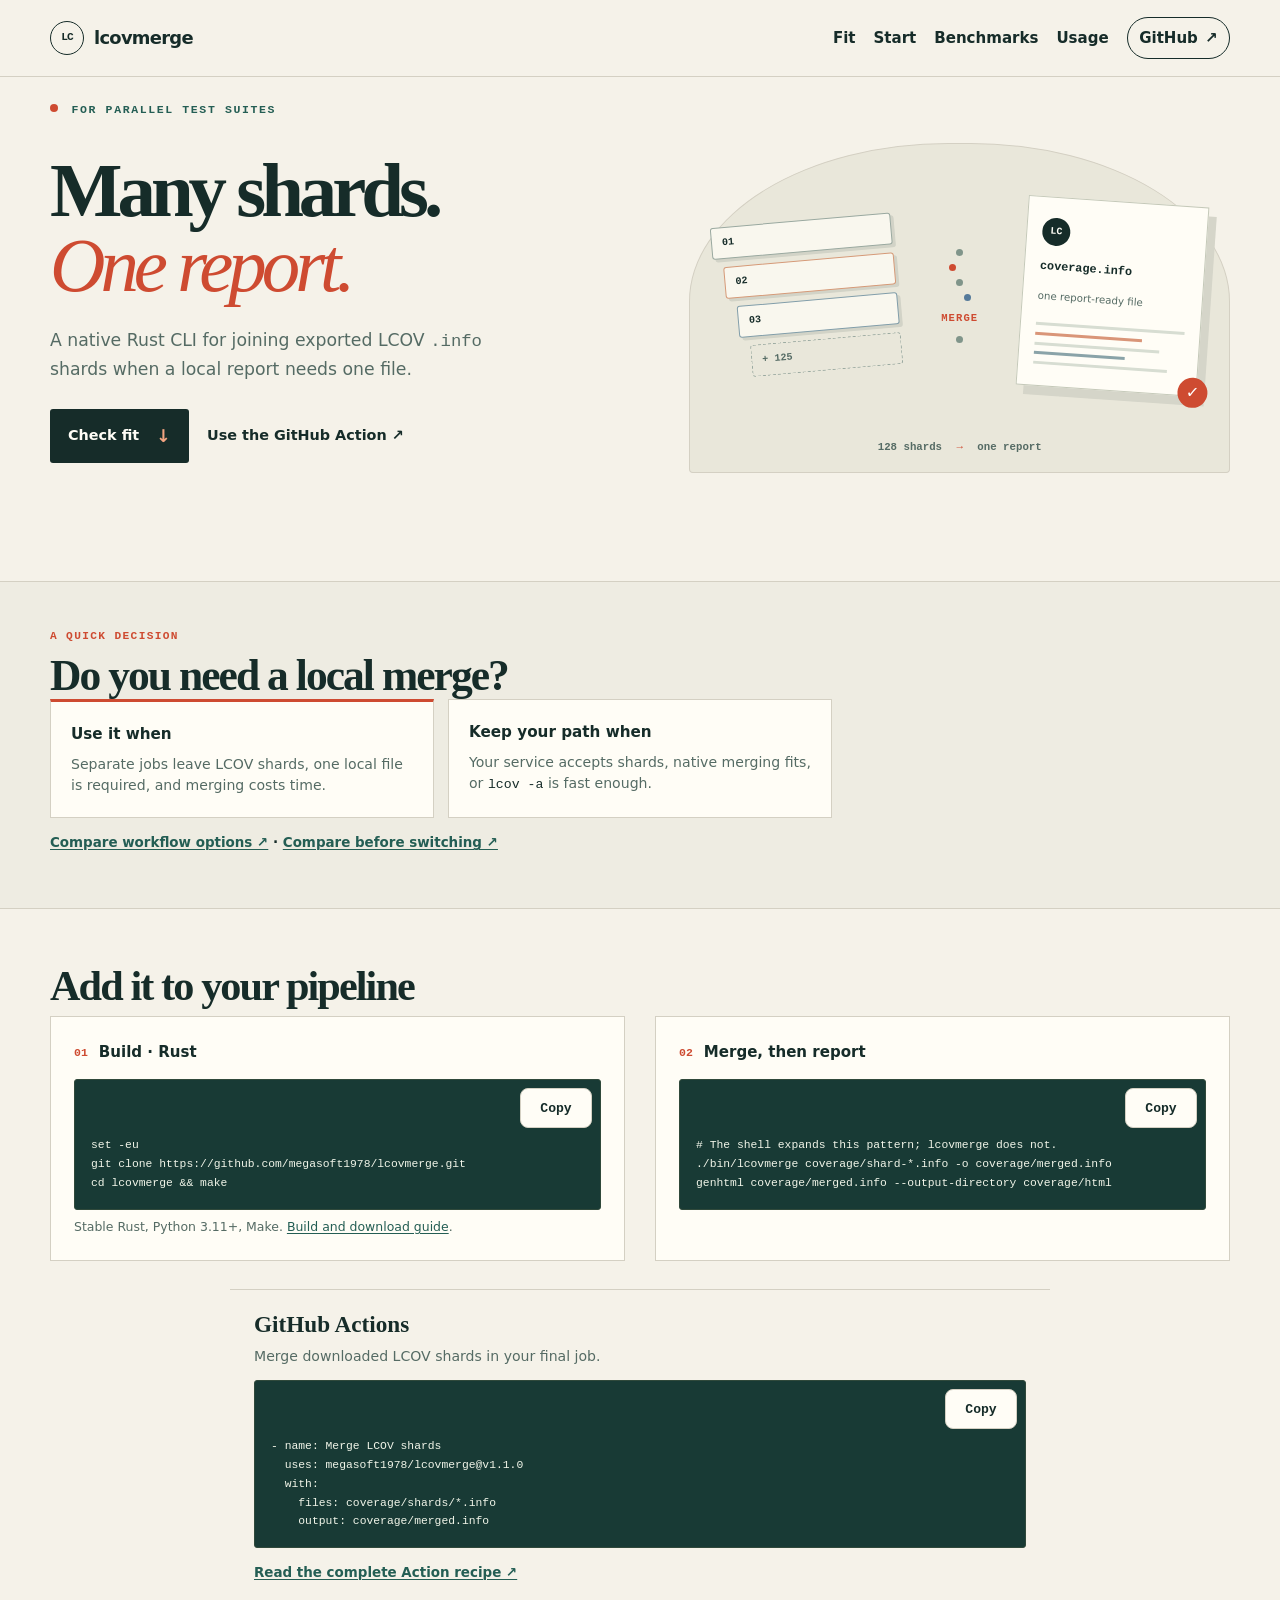
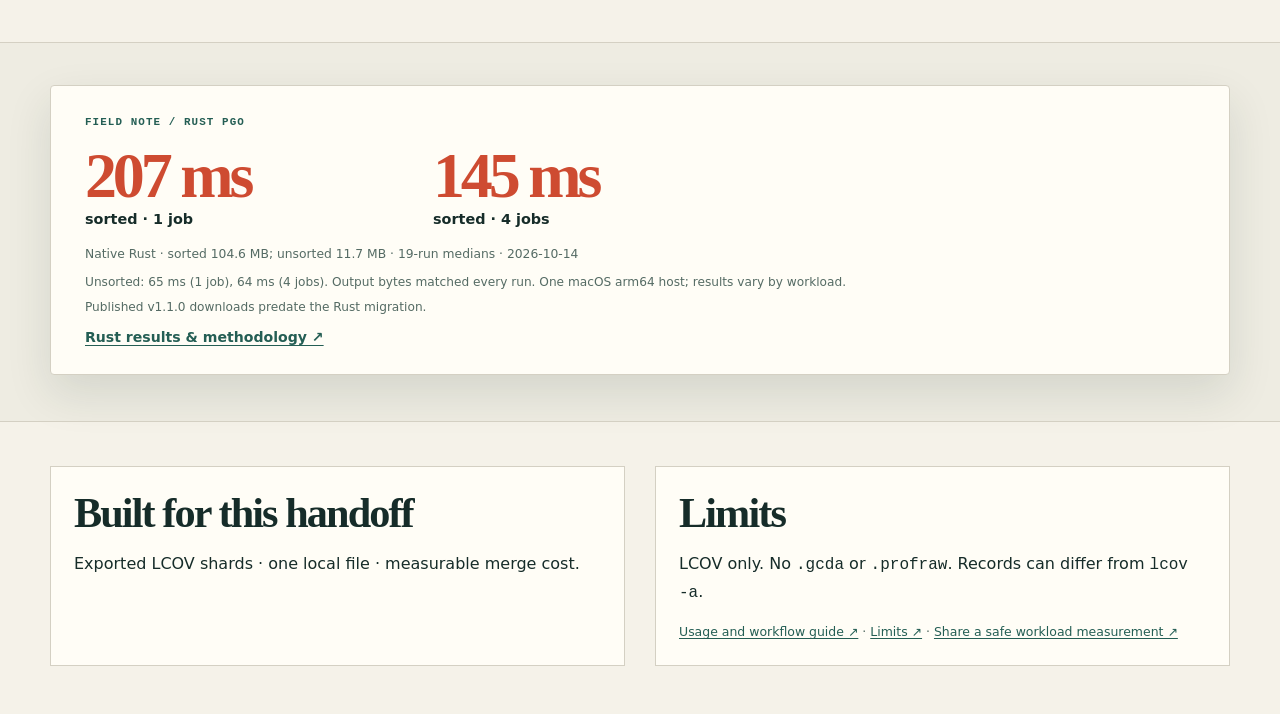
==== commit 715c0c81: "fix: update Rust project presentation and CI Lead README and website with the native Rust build and " ====
--- a/docs/site/index.html
+++ b/docs/site/index.html
@@ -4,17 +4,17 @@
   <meta charset="utf-8">
   <meta name="viewport" content="width=device-width, initial-scale=1">
   <meta name="theme-color" content="#f5f2e9">
-  <meta name="description" content="Merge exported LCOV .info coverage shards into one file for a local CI report or upload step. Includes a native Rust CLI, GitHub Action, and measured workload results.">
+  <meta name="description" content="Native Rust CLI for merging LCOV coverage shards with bounded memory, deterministic output, and measured performance.">
   <meta name="robots" content="index,follow">
   <title>LCOV file merger for parallel CI tests | lcovmerge</title>
   <link rel="canonical" href="https://megasoft1978.github.io/lcovmerge/">
   <link rel="icon" href="favicon.svg" type="image/svg+xml">
-  <link rel="stylesheet" href="site.css?v=readable-benchmarks-1">
+  <link rel="stylesheet" href="site.css?v=rust-results-1">
   <script src="site.js" defer></script>
   <meta property="og:type" content="website">
   <meta property="og:site_name" content="lcovmerge">
   <meta property="og:title" content="LCOV file merger for parallel CI tests | lcovmerge">
-  <meta property="og:description" content="Merge exported LCOV .info coverage shards into one file for a local CI report or upload step. Includes a native Rust CLI, GitHub Action, and measured workload results.">
+  <meta property="og:description" content="Native Rust CLI for merging LCOV coverage shards with bounded memory, deterministic output, and measured performance.">
   <meta property="og:url" content="https://megasoft1978.github.io/lcovmerge/">
   <meta property="og:image" content="https://megasoft1978.github.io/lcovmerge/og-image.png">
   <meta property="og:image:alt" content="lcovmerge combines exported LCOV files">
@@ -44,7 +44,7 @@
         <div class="home-story">
           <div class="home-story-copy">
             <h1 id="hero-title">Many shards.<br><em>One report.</em></h1>
-            <p class="home-intro">Join exported LCOV <code>.info</code> shards when a local report needs one file.</p>
+            <p class="home-intro">A native Rust CLI for joining exported LCOV <code>.info</code> shards when a local report needs one file.</p>
             <div class="home-actions"><a class="home-primary" href="#fit">Check fit <span aria-hidden="true">↓</span></a><a class="home-secondary" href="docs.html#github-actions">Use the GitHub Action <span aria-hidden="true">↗</span></a></div>
           </div>
           <div class="shard-art" role="img" aria-label="Several LCOV shard files flow into one merged coverage report">
@@ -80,16 +80,16 @@
         <h2 id="start-title">Add it to your pipeline</h2>
         <div class="home-columns">
           <div>
-            <h3><span class="step-number">01</span> Install · Linux x86-64</h3>
-            <pre class="code-block" data-copy-label="Copy install and checksum commands"><code>set -eu
-asset=lcovmerge-1.1.0-linux-x86_64.tar.gz; base=https://github.com/megasoft1978/lcovmerge/releases/download/v1.1.0; curl -fL "$base/$asset" -o "$asset"; curl -fL "$base/SHA256SUMS" -o SHA256SUMS
-awk -v name="$asset" '$2 == name { count++; print } END { if (count != 1) exit 1 }' SHA256SUMS &gt; "$asset.sha256" &amp;&amp; sha256sum -c "$asset.sha256" &amp;&amp; tar -xzf "$asset"</code></pre>
-            <p class="home-note"><a href="https://github.com/megasoft1978/lcovmerge/releases">Other releases and checksums</a>.</p>
+            <h3><span class="step-number">01</span> Build · Rust</h3>
+            <pre class="code-block" data-copy-label="Copy Rust build commands"><code>set -eu
+git clone https://github.com/megasoft1978/lcovmerge.git
+cd lcovmerge &amp;&amp; make</code></pre>
+            <p class="home-note">Stable Rust, Python 3.11+, Make. <a href="docs.html#first-run">Build and download guide</a>.</p>
           </div>
           <div>
             <h3><span class="step-number">02</span> Merge, then report</h3>
             <pre class="code-block" data-copy-label="Copy merge and report commands"><code># The shell expands this pattern; lcovmerge does not.
-lcovmerge coverage/shard-*.info -o coverage/merged.info
+./bin/lcovmerge coverage/shard-*.info -o coverage/merged.info
 genhtml coverage/merged.info --output-directory coverage/html</code></pre>
           </div>
         </div>
@@ -111,14 +111,11 @@
         <h2 id="benchmark-heading" class="sr-only">Generated workload benchmark</h2>
         <div class="featured-benchmark" role="group" aria-label="Generated workload benchmark">
           <!-- HOME-BENCHMARK:START -->
-<h2 id="home-title" class="home-stats"><span class="home-stat"><strong>12.1×</strong><small>faster than lcov 2.6</small></span><span class="home-stat"><strong>434.6×</strong><small>lower recorded peak memory</small></span></h2>
-<p class="featured-meta">20.3 GB input · 128 shards</p>
-<p class="bar-caption">Time · peak resident memory</p>
-<ul class="home-bars" aria-label="Elapsed time; peak resident memory values are shown"><li class="home-bar lcovmerge"><div class="home-bar-label"><span>lcovmerge 1.1.0 (PGO)</span><strong>1m 8.3s · 6.33 MiB</strong></div><div class="bar-track" aria-hidden="true"><span class="bar-fill" style="width:8.249%"></span></div><span class="home-bar-status"></span></li><li class="home-bar lcov"><div class="home-bar-label"><span>lcov 2.6</span><strong>13m 47.6s · 2.69 GiB</strong></div><div class="bar-track" aria-hidden="true"><span class="bar-fill" style="width:100.000%"></span></div><span class="home-bar-status"></span></li><li class="home-bar lcov-result-merger"><div class="home-bar-label"><span>lcov-result-merger 6.0.0</span><strong>TIMEOUT · stopped after 1h 15.8s · 2.34 GiB sampled</strong></div><div class="bar-track" aria-hidden="true"></div><span class="home-bar-status">TIMEOUT</span></li></ul>
-<div class="bar-axis" role="img" aria-label="Elapsed-time scale from 0 to 13m 47.6s"><span>0 s</span><span>6m 53.8s</span><span>13m 47.6s</span></div>
-<p class="generated-note">Historical C measurements; <span class="generated-prefix">normalized outputs matched</span>. One host. Dataset M-trained PGO; portable release binaries. v1.1.0.</p>
-<p class="project-check-note">8 public projects · 15 shards · 11.2 MB; one host, not a forecast. <a href="https://github.com/megasoft1978/lcovmerge/blob/main/docs/validation/real-projects.md">Full project results ↗</a></p>
-<a class="text-link" href="benchmarks.html">All results &amp; methodology ↗</a>
+<h2 id="home-title" class="home-stats"><span class="home-stat"><strong>207 ms</strong><small>sorted · 1 job</small></span><span class="home-stat"><strong>145 ms</strong><small>sorted · 4 jobs</small></span></h2>
+<p class="featured-meta">Native Rust · sorted 104.6 MB; unsorted 11.7 MB · 19-run medians · 2026-10-14</p>
+<p class="generated-note">Unsorted: 65 ms (1 job), 64 ms (4 jobs). Output bytes matched every run. One macOS arm64 host; results vary by workload.</p>
+<p class="generated-note">Published v1.1.0 downloads predate the Rust migration.</p>
+<a class="text-link" href="benchmarks.html">Rust results &amp; methodology ↗</a>
 <!-- HOME-BENCHMARK:END -->
         </div>
       </div>
--- a/docs/site/site.css
+++ b/docs/site/site.css
@@ -983,7 +983,7 @@
 .art-caption { position: absolute; right: 0; bottom: 17px; left: 0; margin: 0; color: var(--muted); font: 600 .67rem/1.3 ui-monospace, monospace; text-align: center; }
 .art-caption span { padding-inline: 8px; color: var(--accent); }
 .featured-benchmark { max-width: none; padding: 30px 34px 24px; border: 1px solid #d4d0c3; border-radius: 4px; background: var(--surface); box-shadow: var(--shadow); }
-.featured-benchmark::before { display: block; margin-bottom: 16px; color: var(--accent-2); content: "FIELD NOTE  /  XXL GENERATED INPUT"; font: 700 .68rem/1.2 ui-monospace, monospace; letter-spacing: .1em; }
+.featured-benchmark::before { display: block; margin-bottom: 16px; color: var(--accent-2); content: "FIELD NOTE  /  RUST PGO"; font: 700 .68rem/1.2 ui-monospace, monospace; letter-spacing: .1em; }
 .featured-benchmark h2.home-stats {
   display: grid;
   grid-template-columns: repeat(2, minmax(0, 1fr));
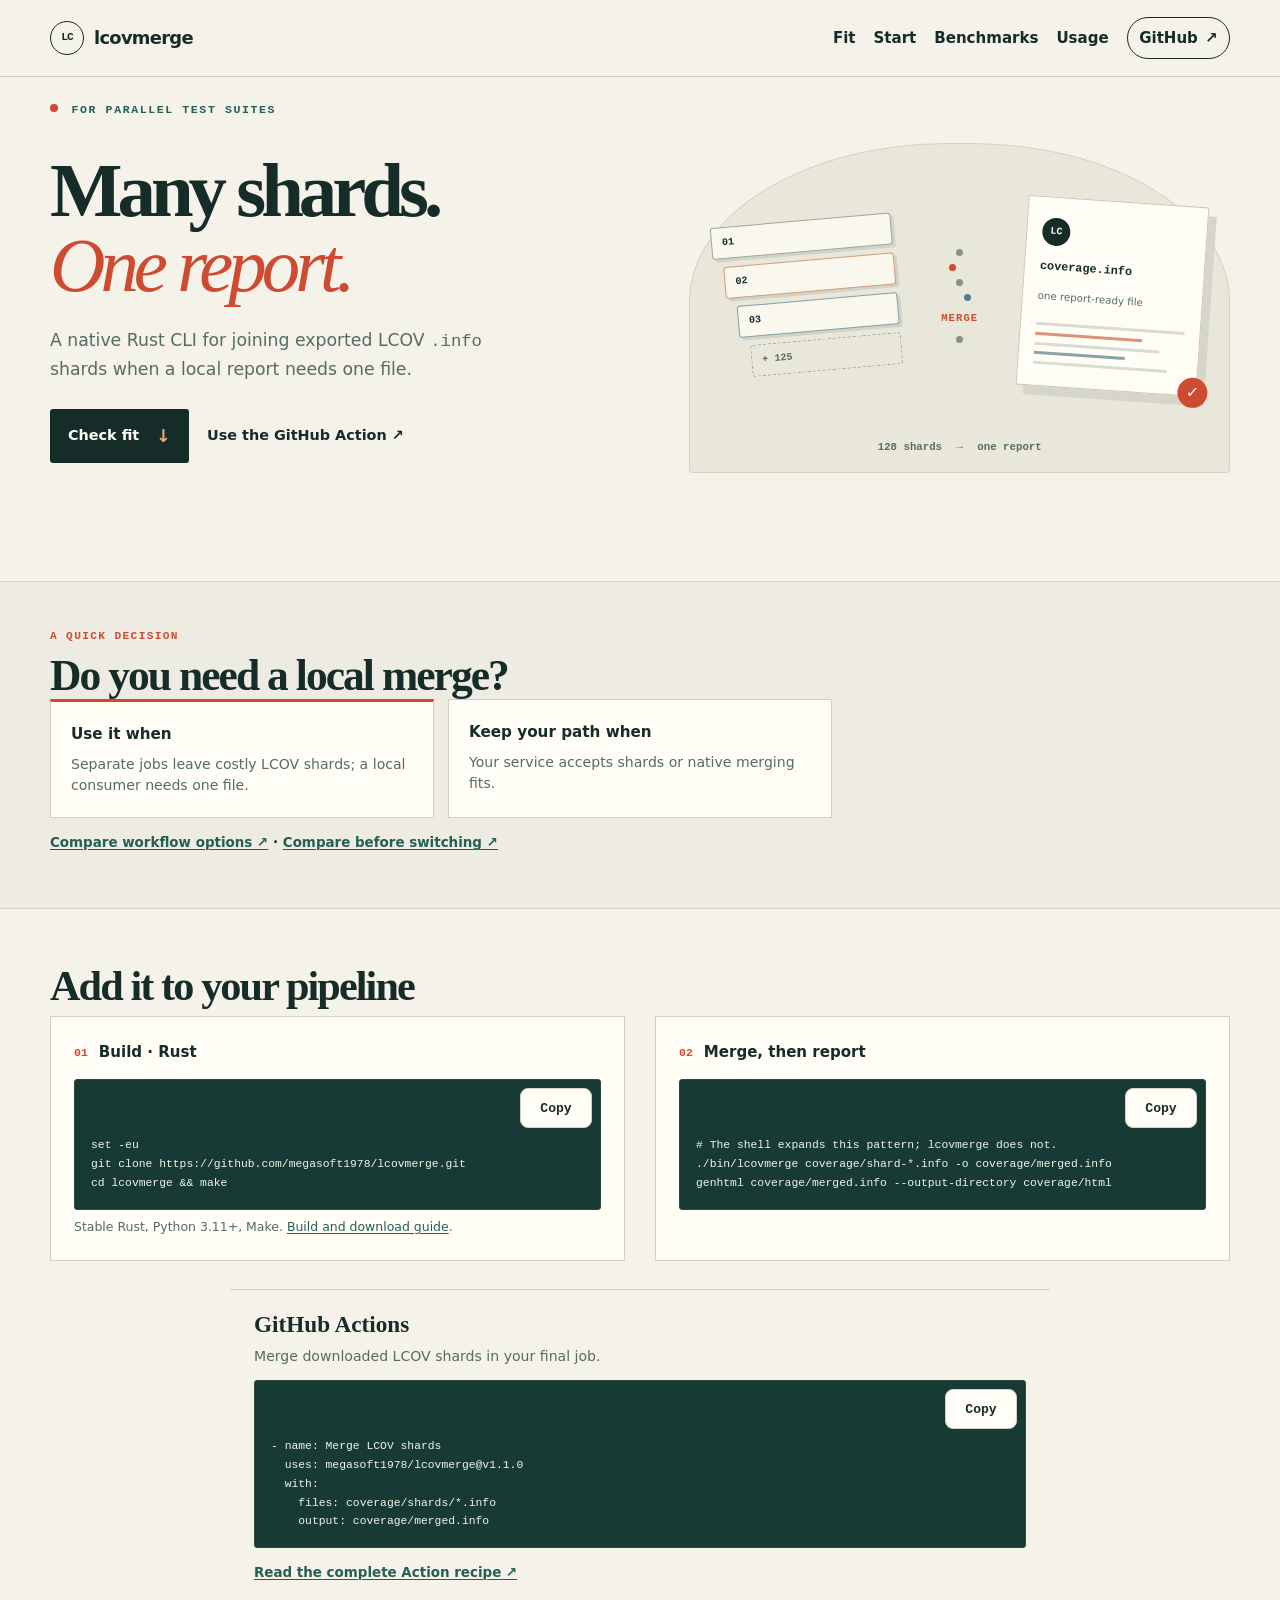
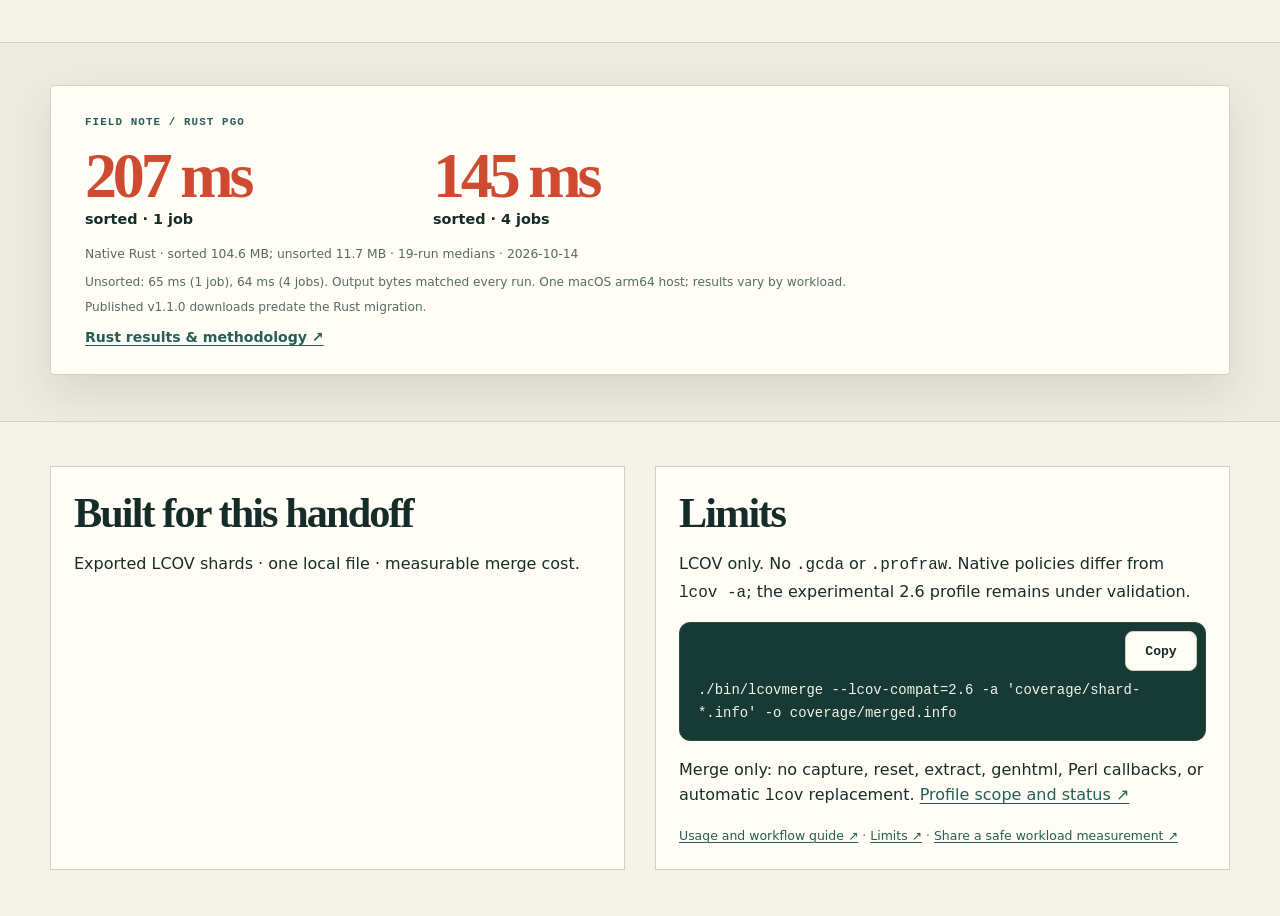
==== commit 794f365e: "docs: describe opt-in LCOV compatibility profile" ====
--- a/docs/site/index.html
+++ b/docs/site/index.html
@@ -16,7 +16,7 @@
   <meta property="og:title" content="LCOV file merger for parallel CI tests | lcovmerge">
   <meta property="og:description" content="Native Rust CLI for merging LCOV coverage shards with bounded memory, deterministic output, and measured performance.">
   <meta property="og:url" content="https://megasoft1978.github.io/lcovmerge/">
-  <meta property="og:image" content="https://megasoft1978.github.io/lcovmerge/og-image.png">
+  <meta property="og:image" content="https://megasoft1978.github.io/lcovmerge/og-image.png?v=rust-1">
   <meta property="og:image:alt" content="lcovmerge combines exported LCOV files">
   <meta name="twitter:card" content="summary_large_image">
 </head>
@@ -64,11 +64,11 @@
         <div class="fit-grid">
           <article class="fit-card fit-card-yes">
             <h3>Use it when</h3>
-            <p>Separate jobs leave LCOV shards, one local file is required, and merging costs time.</p>
+            <p>Separate jobs leave costly LCOV shards; a local consumer needs one file.</p>
           </article>
           <article class="fit-card">
             <h3>Keep your path when</h3>
-            <p>Your service accepts shards, native merging fits, or <code>lcov -a</code> is fast enough.</p>
+            <p>Your service accepts shards or native merging fits.</p>
           </article>
         </div>
         <p class="fit-links"><a href="docs.html#workflow-fit">Compare workflow options ↗</a> · <a href="docs.html#compatibility">Compare before switching ↗</a></p>
@@ -129,7 +129,9 @@
         </div>
         <div>
           <h2>Limits</h2>
-          <p>LCOV only. No <code>.gcda</code> or <code>.profraw</code>. Records can differ from <code>lcov -a</code>.</p>
+          <p>LCOV only. No <code>.gcda</code> or <code>.profraw</code>. Native policies differ from <code>lcov -a</code>; the experimental 2.6 profile remains under validation.</p>
+          <pre class="code-block" data-copy-label="Copy LCOV profile merge command"><code>./bin/lcovmerge --lcov-compat=2.6 -a 'coverage/shard-*.info' -o coverage/merged.info</code></pre>
+          <p>Merge only: no capture, reset, extract, genhtml, Perl callbacks, or automatic <code>lcov</code> replacement. <a href="https://github.com/megasoft1978/lcovmerge/blob/main/docs/LCOV-PROFILE.md">Profile scope and status ↗</a></p>
           <p class="home-doc-links"><a href="docs.html">Usage and workflow guide ↗</a> · <a href="https://github.com/megasoft1978/lcovmerge/blob/main/docs/LIMITATIONS.md">Limits ↗</a> · <a href="https://github.com/megasoft1978/lcovmerge/blob/main/docs/REAL-WORKLOADS.md">Share a safe workload measurement ↗</a></p>
         </div>
       </div>
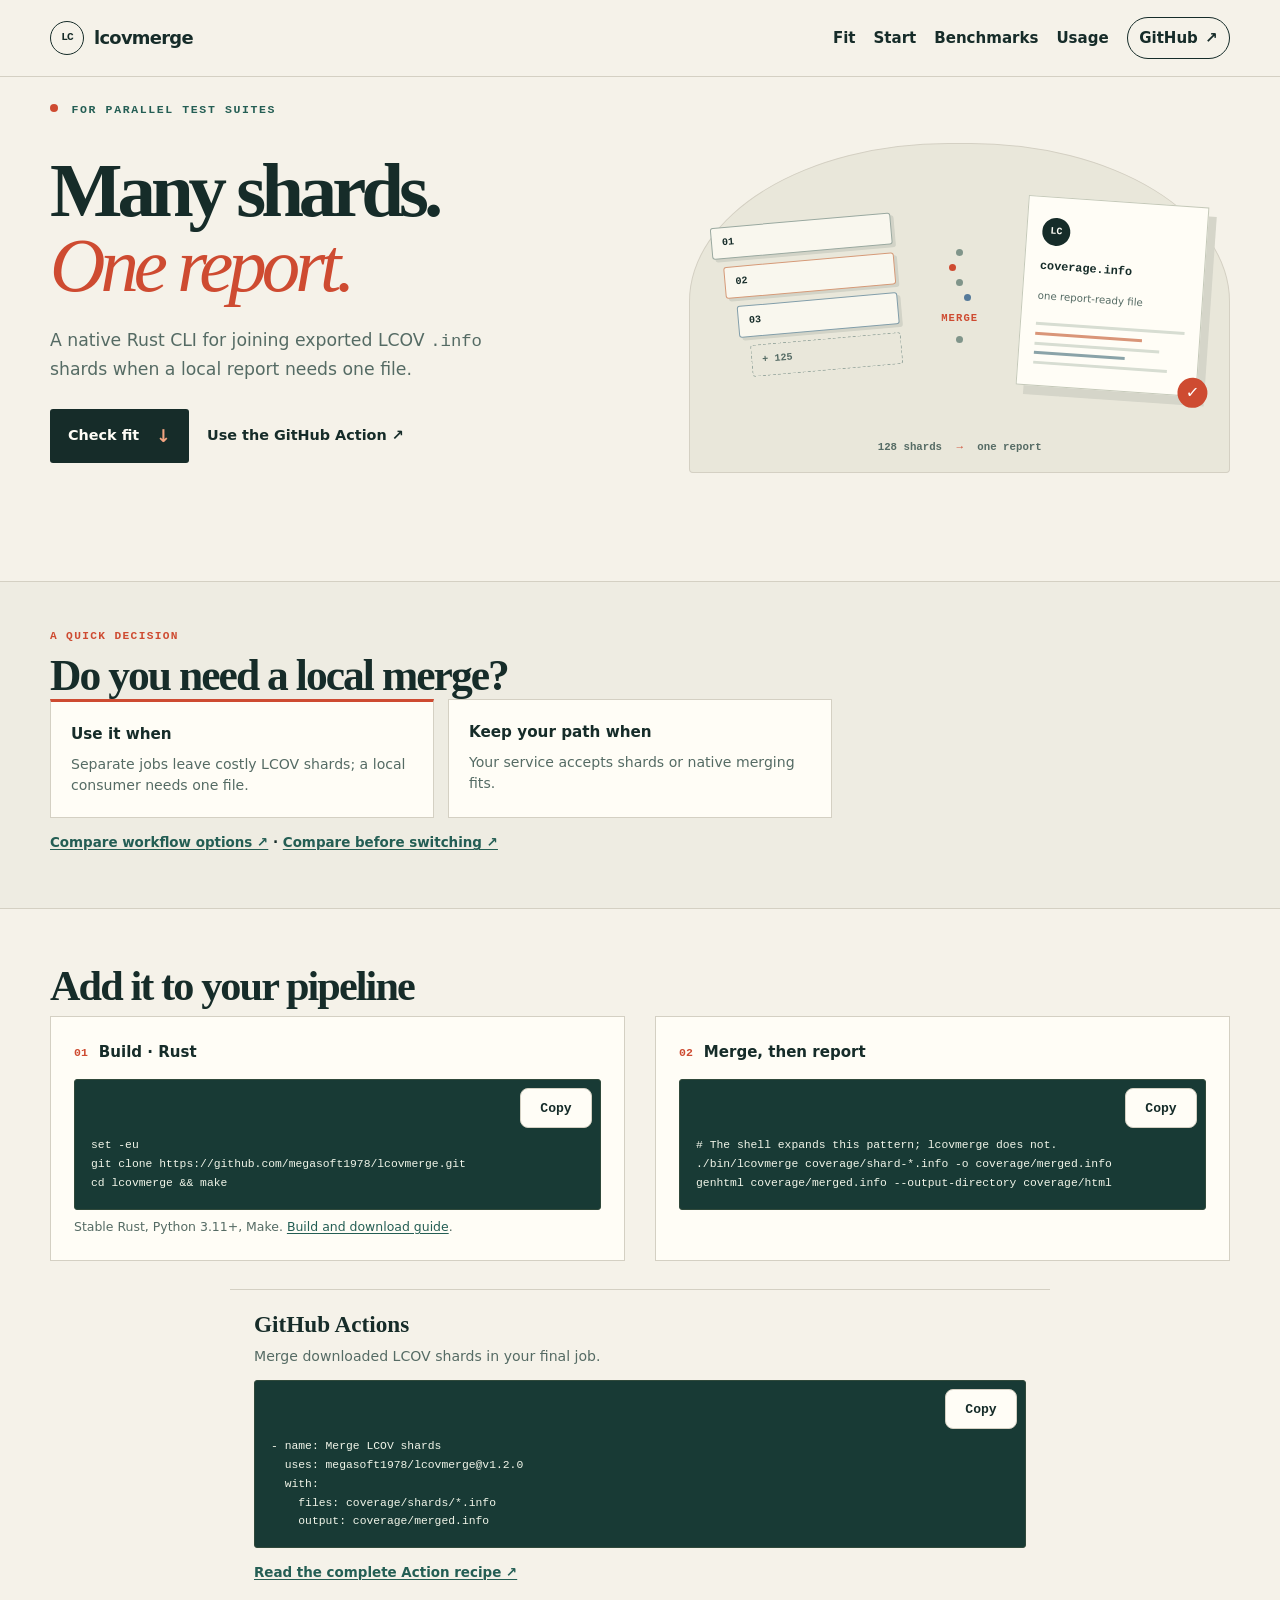
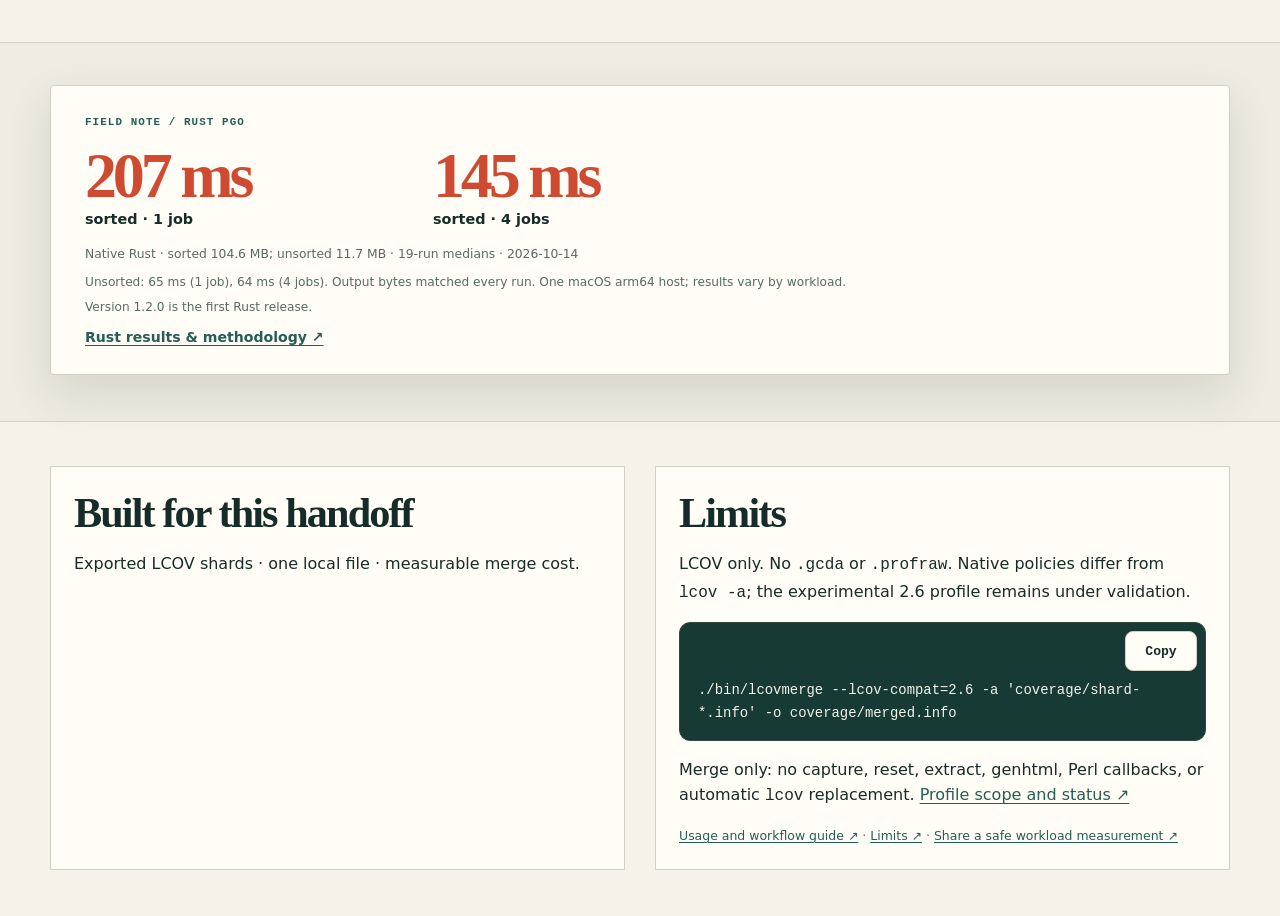
==== commit 9a54ebbb: "docs(release): prepare Rust 1.2.0 installation and website" ====
--- a/docs/site/index.html
+++ b/docs/site/index.html
@@ -97,7 +97,7 @@
           <h3>GitHub Actions</h3>
           <p>Merge downloaded LCOV shards in your final job.</p>
           <pre class="code-block" data-copy-label="Copy GitHub Action step"><code>- name: Merge LCOV shards
-  uses: megasoft1978/lcovmerge@v1.1.0
+  uses: megasoft1978/lcovmerge@v1.2.0
   with:
     files: coverage/shards/*.info
     output: coverage/merged.info</code></pre>
@@ -114,7 +114,7 @@
 <h2 id="home-title" class="home-stats"><span class="home-stat"><strong>207 ms</strong><small>sorted · 1 job</small></span><span class="home-stat"><strong>145 ms</strong><small>sorted · 4 jobs</small></span></h2>
 <p class="featured-meta">Native Rust · sorted 104.6 MB; unsorted 11.7 MB · 19-run medians · 2026-10-14</p>
 <p class="generated-note">Unsorted: 65 ms (1 job), 64 ms (4 jobs). Output bytes matched every run. One macOS arm64 host; results vary by workload.</p>
-<p class="generated-note">Published v1.1.0 downloads predate the Rust migration.</p>
+<p class="generated-note">Version 1.2.0 is the first Rust release.</p>
 <a class="text-link" href="benchmarks.html">Rust results &amp; methodology ↗</a>
 <!-- HOME-BENCHMARK:END -->
         </div>
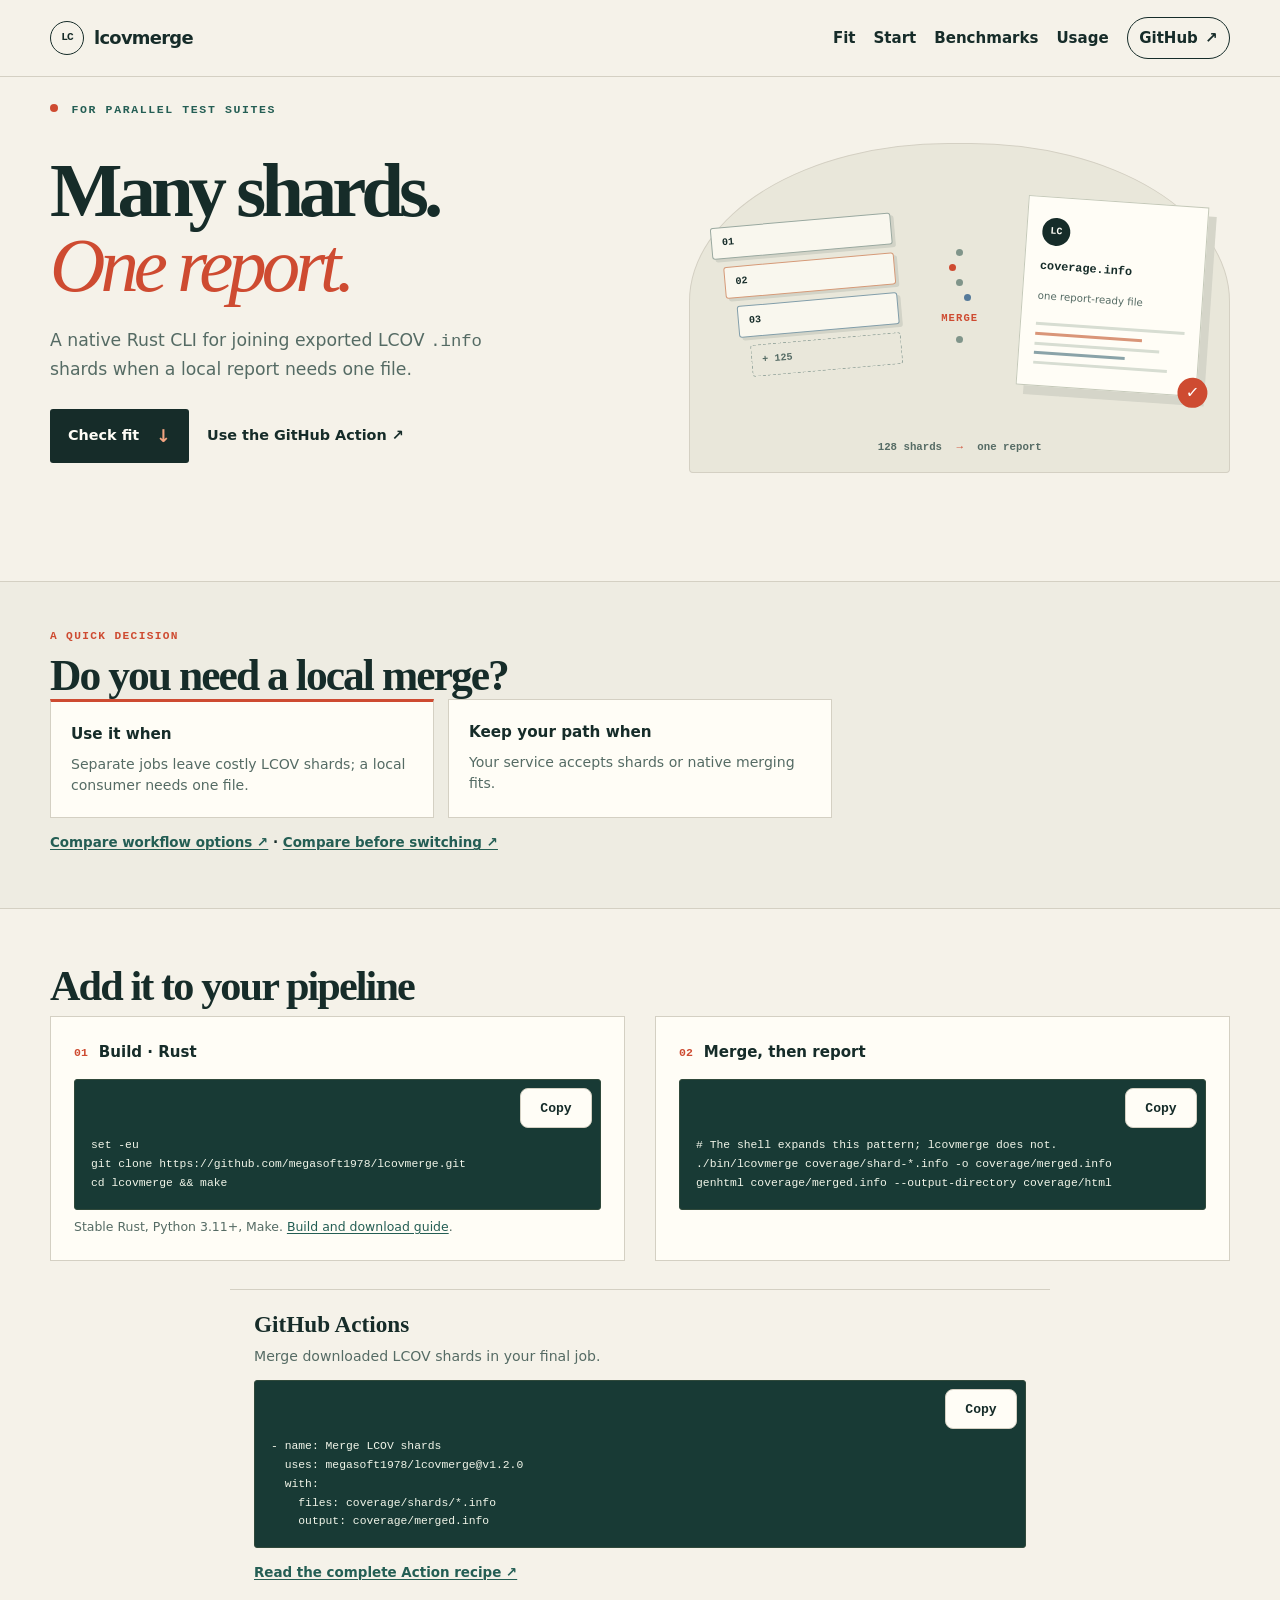
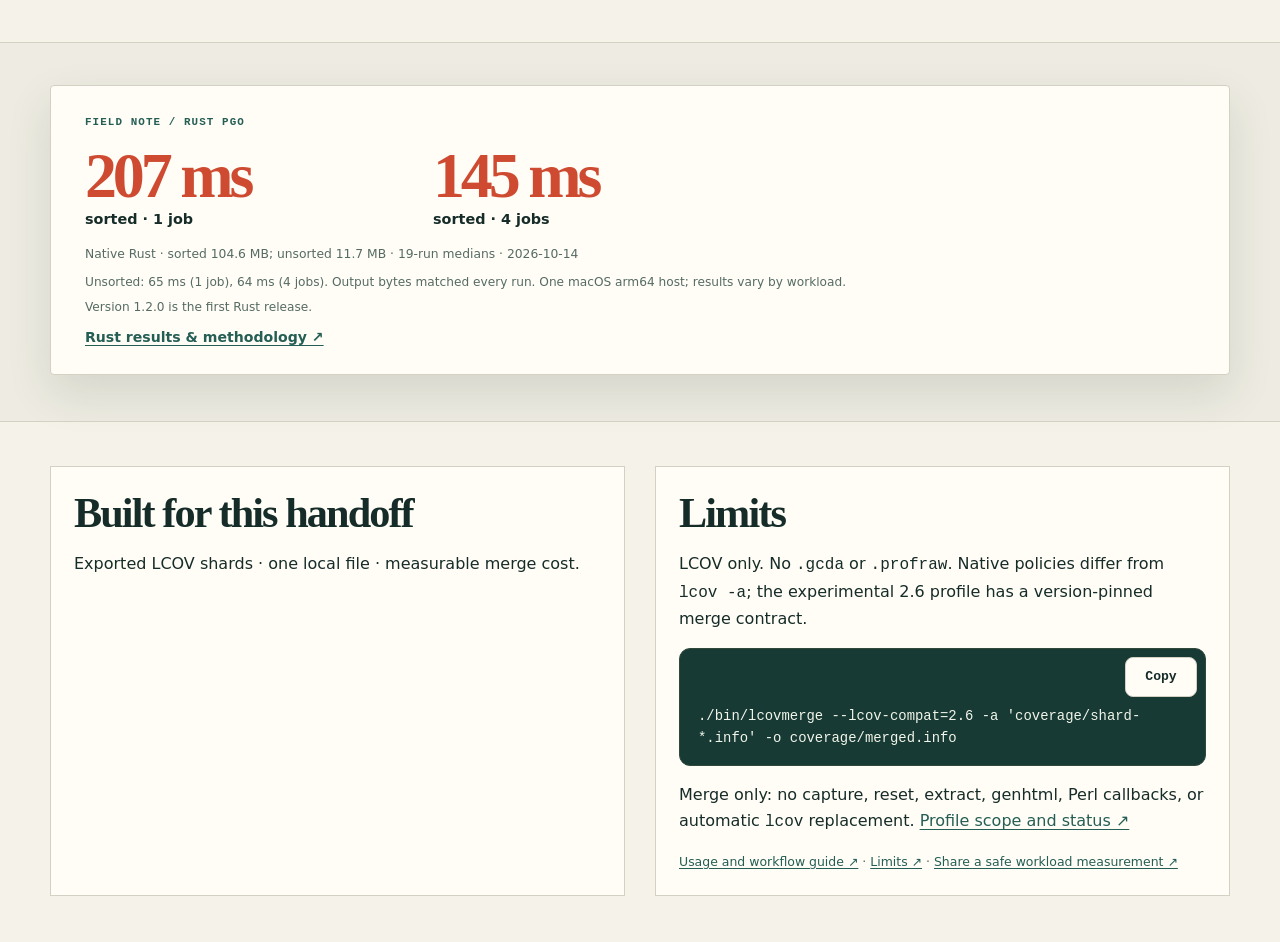
==== commit 90d2d072: "docs: record native confirmation limits and release validation paths" ====
--- a/docs/site/index.html
+++ b/docs/site/index.html
@@ -129,7 +129,7 @@
         </div>
         <div>
           <h2>Limits</h2>
-          <p>LCOV only. No <code>.gcda</code> or <code>.profraw</code>. Native policies differ from <code>lcov -a</code>; the experimental 2.6 profile remains under validation.</p>
+          <p>LCOV only. No <code>.gcda</code> or <code>.profraw</code>. Native policies differ from <code>lcov -a</code>; the experimental 2.6 profile has a version-pinned merge contract.</p>
           <pre class="code-block" data-copy-label="Copy LCOV profile merge command"><code>./bin/lcovmerge --lcov-compat=2.6 -a 'coverage/shard-*.info' -o coverage/merged.info</code></pre>
           <p>Merge only: no capture, reset, extract, genhtml, Perl callbacks, or automatic <code>lcov</code> replacement. <a href="https://github.com/megasoft1978/lcovmerge/blob/main/docs/LCOV-PROFILE.md">Profile scope and status ↗</a></p>
           <p class="home-doc-links"><a href="docs.html">Usage and workflow guide ↗</a> · <a href="https://github.com/megasoft1978/lcovmerge/blob/main/docs/LIMITATIONS.md">Limits ↗</a> · <a href="https://github.com/megasoft1978/lcovmerge/blob/main/docs/REAL-WORKLOADS.md">Share a safe workload measurement ↗</a></p>
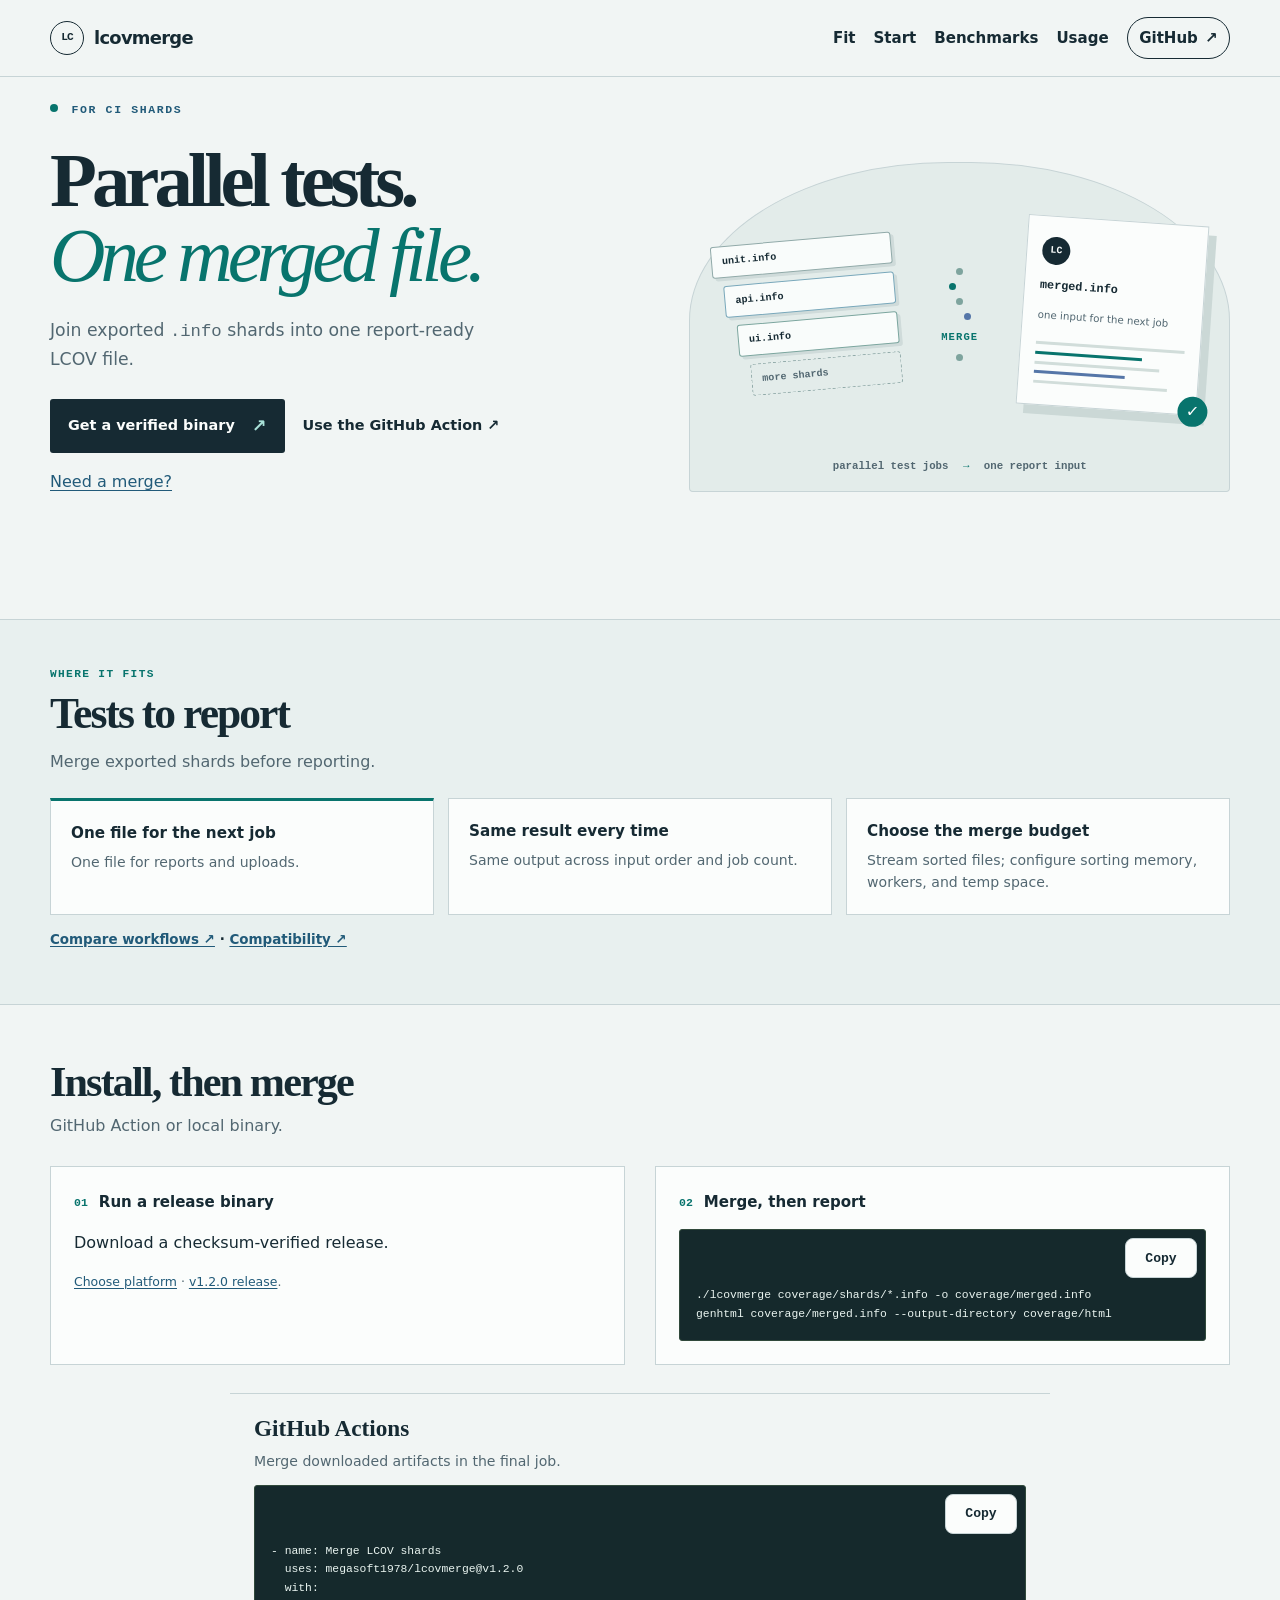
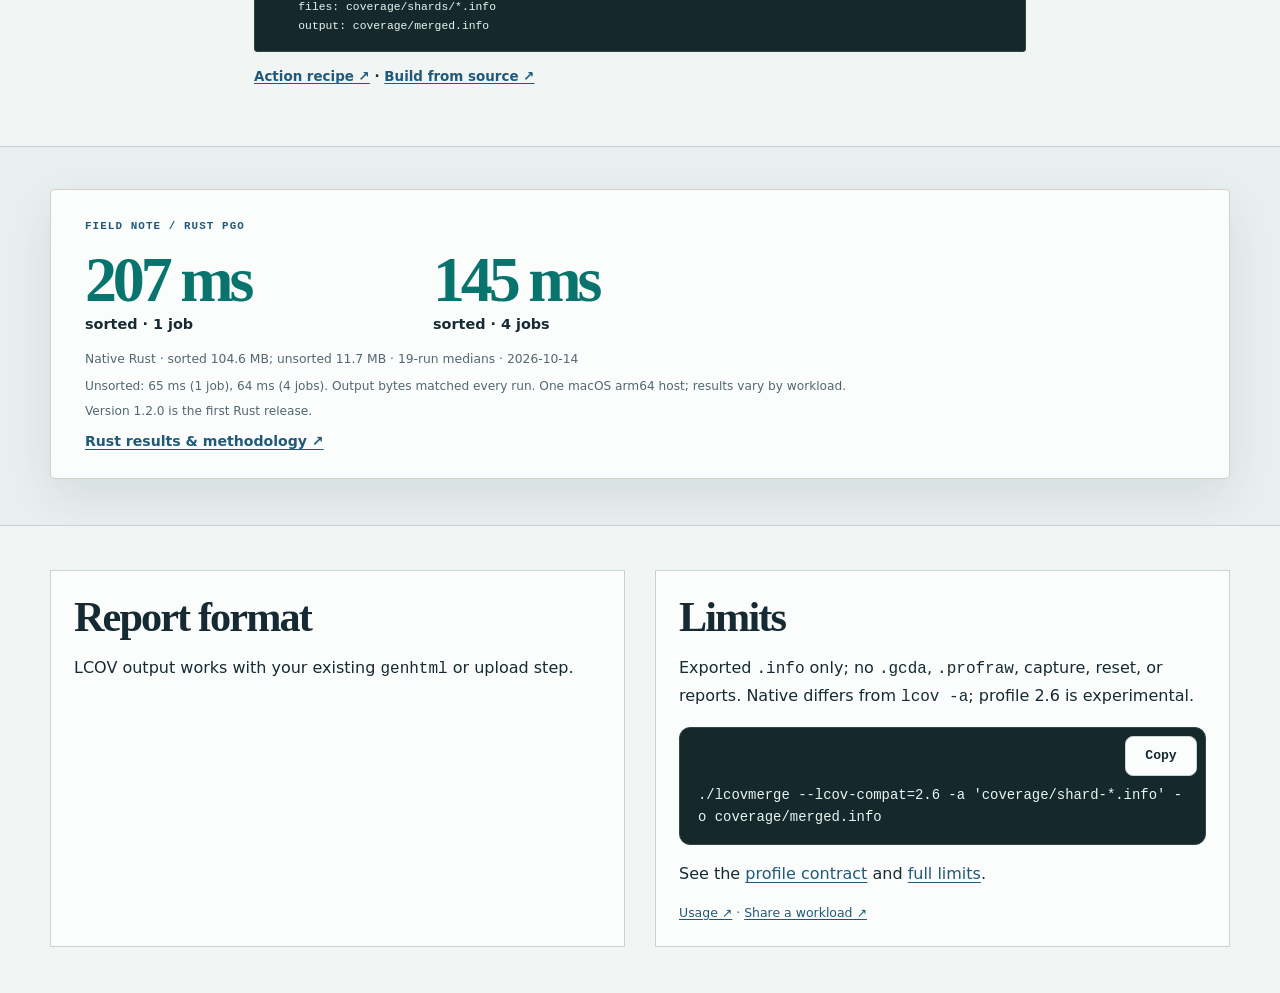
==== commit d8cbbeb3: "docs: clarify lcovmerge adoption value" ====
--- a/docs/site/index.html
+++ b/docs/site/index.html
@@ -3,18 +3,18 @@
 <head>
   <meta charset="utf-8">
   <meta name="viewport" content="width=device-width, initial-scale=1">
-  <meta name="theme-color" content="#f5f2e9">
-  <meta name="description" content="Native Rust CLI for merging LCOV coverage shards with bounded memory, deterministic output, and measured performance.">
+  <meta name="theme-color" content="#f1f5f4">
+  <meta name="description" content="Join the LCOV files from parallel CI test jobs into one deterministic report input. Use the native Rust CLI or verified GitHub Action.">
   <meta name="robots" content="index,follow">
   <title>LCOV file merger for parallel CI tests | lcovmerge</title>
   <link rel="canonical" href="https://megasoft1978.github.io/lcovmerge/">
   <link rel="icon" href="favicon.svg" type="image/svg+xml">
-  <link rel="stylesheet" href="site.css?v=rust-results-1">
+  <link rel="stylesheet" href="site.css?v=handoff-1">
   <script src="site.js" defer></script>
   <meta property="og:type" content="website">
   <meta property="og:site_name" content="lcovmerge">
   <meta property="og:title" content="LCOV file merger for parallel CI tests | lcovmerge">
-  <meta property="og:description" content="Native Rust CLI for merging LCOV coverage shards with bounded memory, deterministic output, and measured performance.">
+  <meta property="og:description" content="Join the LCOV files from parallel CI test jobs into one deterministic report input. Use the native Rust CLI or verified GitHub Action.">
   <meta property="og:url" content="https://megasoft1978.github.io/lcovmerge/">
   <meta property="og:image" content="https://megasoft1978.github.io/lcovmerge/og-image.png?v=rust-1">
   <meta property="og:image:alt" content="lcovmerge combines exported LCOV files">
@@ -40,18 +40,19 @@
   <main id="main" class="home-main">
     <header class="home-hero" aria-labelledby="hero-title">
       <div class="shell">
-        <p class="eyebrow"><span class="signal-dot" aria-hidden="true"></span> For parallel test suites</p>
+        <p class="eyebrow"><span class="signal-dot" aria-hidden="true"></span> For CI shards</p>
         <div class="home-story">
           <div class="home-story-copy">
-            <h1 id="hero-title">Many shards.<br><em>One report.</em></h1>
-            <p class="home-intro">A native Rust CLI for joining exported LCOV <code>.info</code> shards when a local report needs one file.</p>
-            <div class="home-actions"><a class="home-primary" href="#fit">Check fit <span aria-hidden="true">↓</span></a><a class="home-secondary" href="docs.html#github-actions">Use the GitHub Action <span aria-hidden="true">↗</span></a></div>
+            <h1 id="hero-title">Parallel tests.<br><em>One merged file.</em></h1>
+            <p class="home-intro">Join exported <code>.info</code> shards into one report-ready LCOV file.</p>
+            <div class="home-actions"><a class="home-primary" href="docs.html#install-binaries">Get a verified binary <span aria-hidden="true">↗</span></a><a class="home-secondary" href="docs.html#github-actions">Use the GitHub Action <span aria-hidden="true">↗</span></a></div>
+            <p class="hero-fit-link"><a href="#fit">Need a merge?</a></p>
           </div>
-          <div class="shard-art" role="img" aria-label="Several LCOV shard files flow into one merged coverage report">
-            <div class="shard-stack" aria-hidden="true"><span>01</span><span>02</span><span>03</span><span class="shard-more">+ 125</span></div>
+          <div class="shard-art" role="img" aria-label="Several LCOV shard files flow into one merged file for a report job">
+            <div class="shard-stack" aria-hidden="true"><span>unit.info</span><span>api.info</span><span>ui.info</span><span class="shard-more">more shards</span></div>
             <div class="shard-connector" aria-hidden="true"><i></i><i></i><i></i><i></i><b>merge</b><i></i></div>
-            <div class="report-sheet" aria-hidden="true"><span class="report-mark">LC</span><strong>coverage.info</strong><small>one report-ready file</small><div class="report-lines"><i></i><i></i><i></i><i></i><i></i></div><span class="report-check">✓</span></div>
-            <p class="art-caption">128 shards <span>→</span> one report</p>
+            <div class="report-sheet" aria-hidden="true"><span class="report-mark">LC</span><strong>merged.info</strong><small>one input for the next job</small><div class="report-lines"><i></i><i></i><i></i><i></i><i></i></div><span class="report-check">✓</span></div>
+            <p class="art-caption">parallel test jobs <span>→</span> one report input</p>
           </div>
         </div>
       </div>
@@ -59,49 +60,52 @@
 
     <section class="fit-section" id="fit" aria-labelledby="fit-title">
       <div class="shell">
-        <p class="eyebrow">A quick decision</p>
-        <h2 id="fit-title">Do you need a local merge?</h2>
+        <p class="eyebrow">Where it fits</p>
+        <h2 id="fit-title">Tests to report</h2>
+        <p class="fit-lede">Merge exported shards before reporting.</p>
         <div class="fit-grid">
           <article class="fit-card fit-card-yes">
-            <h3>Use it when</h3>
-            <p>Separate jobs leave costly LCOV shards; a local consumer needs one file.</p>
+            <h3>One file for the next job</h3>
+            <p>One file for reports and uploads.</p>
           </article>
           <article class="fit-card">
-            <h3>Keep your path when</h3>
-            <p>Your service accepts shards or native merging fits.</p>
+            <h3>Same result every time</h3>
+            <p>Same output across input order and job count.</p>
+          </article>
+          <article class="fit-card">
+            <h3>Choose the merge budget</h3>
+            <p>Stream sorted files; configure sorting memory, workers, and temp space.</p>
           </article>
         </div>
-        <p class="fit-links"><a href="docs.html#workflow-fit">Compare workflow options ↗</a> · <a href="docs.html#compatibility">Compare before switching ↗</a></p>
+        <p class="fit-links"><a href="docs.html#workflow-fit">Compare workflows ↗</a> · <a href="docs.html#compatibility">Compatibility ↗</a></p>
       </div>
     </section>
 
     <section class="home-start" id="install" aria-labelledby="start-title">
       <div class="shell">
-        <h2 id="start-title">Add it to your pipeline</h2>
+        <h2 id="start-title">Install, then merge</h2>
+        <p class="start-lede">GitHub Action or local binary.</p>
         <div class="home-columns">
           <div>
-            <h3><span class="step-number">01</span> Build · Rust</h3>
-            <pre class="code-block" data-copy-label="Copy Rust build commands"><code>set -eu
-git clone https://github.com/megasoft1978/lcovmerge.git
-cd lcovmerge &amp;&amp; make</code></pre>
-            <p class="home-note">Stable Rust, Python 3.11+, Make. <a href="docs.html#first-run">Build and download guide</a>.</p>
+            <h3><span class="step-number">01</span> Run a release binary</h3>
+            <p>Download a checksum-verified release.</p>
+            <p class="home-note"><a href="docs.html#install-binaries">Choose platform</a> · <a href="https://github.com/megasoft1978/lcovmerge/releases/tag/v1.2.0">v1.2.0 release</a>.</p>
           </div>
           <div>
             <h3><span class="step-number">02</span> Merge, then report</h3>
-            <pre class="code-block" data-copy-label="Copy merge and report commands"><code># The shell expands this pattern; lcovmerge does not.
-./bin/lcovmerge coverage/shard-*.info -o coverage/merged.info
+            <pre class="code-block" data-copy-label="Copy merge and report commands"><code>./lcovmerge coverage/shards/*.info -o coverage/merged.info
 genhtml coverage/merged.info --output-directory coverage/html</code></pre>
           </div>
         </div>
         <div class="home-action-guide">
           <h3>GitHub Actions</h3>
-          <p>Merge downloaded LCOV shards in your final job.</p>
+            <p>Merge downloaded artifacts in the final job.</p>
           <pre class="code-block" data-copy-label="Copy GitHub Action step"><code>- name: Merge LCOV shards
   uses: megasoft1978/lcovmerge@v1.2.0
   with:
     files: coverage/shards/*.info
     output: coverage/merged.info</code></pre>
-          <p class="fit-links"><a href="docs.html#github-actions">Read the complete Action recipe ↗</a></p>
+          <p class="fit-links"><a href="docs.html#github-actions">Action recipe ↗</a> · <a href="docs.html#first-run">Build from source ↗</a></p>
         </div>
       </div>
     </section>
@@ -124,15 +128,15 @@
     <section class="home-limits" aria-labelledby="limits-title">
       <div class="shell home-columns">
         <div>
-          <h2 id="limits-title">Built for this handoff</h2>
-          <p>Exported LCOV shards · one local file · measurable merge cost.</p>
+          <h2 id="limits-title">Report format</h2>
+          <p>LCOV output works with your existing <code>genhtml</code> or upload step.</p>
         </div>
         <div>
           <h2>Limits</h2>
-          <p>LCOV only. No <code>.gcda</code> or <code>.profraw</code>. Native policies differ from <code>lcov -a</code>; the experimental 2.6 profile has a version-pinned merge contract.</p>
-          <pre class="code-block" data-copy-label="Copy LCOV profile merge command"><code>./bin/lcovmerge --lcov-compat=2.6 -a 'coverage/shard-*.info' -o coverage/merged.info</code></pre>
-          <p>Merge only: no capture, reset, extract, genhtml, Perl callbacks, or automatic <code>lcov</code> replacement. <a href="https://github.com/megasoft1978/lcovmerge/blob/main/docs/LCOV-PROFILE.md">Profile scope and status ↗</a></p>
-          <p class="home-doc-links"><a href="docs.html">Usage and workflow guide ↗</a> · <a href="https://github.com/megasoft1978/lcovmerge/blob/main/docs/LIMITATIONS.md">Limits ↗</a> · <a href="https://github.com/megasoft1978/lcovmerge/blob/main/docs/REAL-WORKLOADS.md">Share a safe workload measurement ↗</a></p>
+          <p>Exported <code>.info</code> only; no <code>.gcda</code>, <code>.profraw</code>, capture, reset, or reports. Native differs from <code>lcov -a</code>; profile 2.6 is experimental.</p>
+          <pre class="code-block" data-copy-label="Copy LCOV profile merge command"><code>./lcovmerge --lcov-compat=2.6 -a 'coverage/shard-*.info' -o coverage/merged.info</code></pre>
+          <p>See the <a href="https://github.com/megasoft1978/lcovmerge/blob/main/docs/LCOV-PROFILE.md">profile contract</a> and <a href="https://github.com/megasoft1978/lcovmerge/blob/main/docs/LIMITATIONS.md">full limits</a>.</p>
+          <p class="home-doc-links"><a href="docs.html">Usage ↗</a> · <a href="https://github.com/megasoft1978/lcovmerge/blob/main/docs/REAL-WORKLOADS.md">Share a workload ↗</a></p>
         </div>
       </div>
     </section>
--- a/docs/site/site.css
+++ b/docs/site/site.css
@@ -1,21 +1,21 @@
 :root {
   color-scheme: light dark;
-  --bg: #f4f3ec;
-  --surface: #fffefa;
-  --surface-2: #e9e8df;
-  --text: #151b18;
-  --muted: #52605a;
-  --line: #c9cec3;
-  --accent: #286c32;
-  --accent-2: #1e5949;
-  --accent-soft: #e3efd6;
-  --code: #111a17;
-  --code-text: #e7f0e9;
-  --focus: #a64c00;
-  --bar-lcovmerge: #286c32;
-  --bar-lcov: #436ca8;
-  --bar-lcov-result-merger: #805190;
-  --shadow: 0 16px 42px rgb(25 37 29 / 9%);
+  --bg: #f1f5f4;
+  --surface: #fbfdfc;
+  --surface-2: #e3ecea;
+  --text: #162a33;
+  --muted: #526771;
+  --line: #c7d4d6;
+  --accent: #08746d;
+  --accent-2: #215a79;
+  --accent-soft: #dcefe9;
+  --code: #15292c;
+  --code-text: #eaf5f1;
+  --focus: #a34524;
+  --bar-lcovmerge: #08746d;
+  --bar-lcov: #5576a8;
+  --bar-lcov-result-merger: #806395;
+  --shadow: 0 18px 45px rgb(24 49 43 / 9%);
   --radius: 14px;
   --max-width: 1200px;
 }
@@ -920,31 +920,32 @@
 /* Compact landing page: establish fit first, then show the benchmark and install path. */
 body.home-page {
   color-scheme: light;
-  --bg: #f5f2e9;
-  --surface: #fffdf6;
-  --surface-2: #eae5d8;
-  --text: #162c29;
-  --muted: #556b64;
-  --line: #d4d0c3;
-  --accent: #ce4b31;
-  --accent-2: #245e54;
-  --accent-soft: #f5ded3;
-  --code: #183a35;
-  --code-text: #f1f5e9;
-  --bar-lcovmerge: #ce4b31;
-  --bar-lcov: #557a9a;
-  --bar-lcov-result-merger: #987f99;
-  --shadow: 0 18px 45px rgb(24 49 43 / 12%);
-  background: #f5f2e9;
-}
-body.home-page .site-header { background: var(--bg); border-color: #d4d0c3; }
+  --bg: #f1f5f4;
+  --surface: #fbfdfc;
+  --surface-2: #e3ecea;
+  --text: #162a33;
+  --muted: #526771;
+  --line: #c7d4d6;
+  --accent: #08746d;
+  --accent-2: #215a79;
+  --accent-soft: #dcefe9;
+  --code: #15292c;
+  --code-text: #eaf5f1;
+  --focus: #a34524;
+  --bar-lcovmerge: #08746d;
+  --bar-lcov: #5576a8;
+  --bar-lcov-result-merger: #806395;
+  --shadow: 0 18px 45px rgb(24 49 43 / 9%);
+  background: var(--bg);
+}
+body.home-page .site-header { background: var(--bg); border-color: var(--line); }
 body.home-page .shell { width: min(1180px, calc(100% - 56px)); }
 body.home-page .brand-mark { border-radius: 50%; border-color: var(--text); color: var(--text); }
 body.home-page .brand-word span, body.home-page .main-nav a { color: var(--text); }
 body.home-page .main-nav .nav-github { border-color: var(--text); border-radius: 99px; }
 .home-hero {
   padding-block: 26px 54px;
-  border-bottom: 1px solid #d4d0c3;
+  border-bottom: 1px solid var(--line);
   background: var(--bg);
 }
 .home-hero .eyebrow { margin: 0 0 26px; color: var(--accent-2); font: 700 .72rem/1.2 ui-monospace, monospace; letter-spacing: .14em; text-transform: uppercase; }
@@ -955,29 +956,29 @@
 .home-intro { max-width: 470px; margin: 24px 0 26px; color: var(--muted); font-size: 1.08rem; line-height: 1.55; }
 .home-actions { display: flex; flex-wrap: wrap; align-items: center; gap: 18px; }
 .home-actions a { font-size: .9rem; font-weight: 750; text-decoration: none; }
-.home-actions .home-primary { display: inline-flex; align-items: center; gap: 17px; padding: 13px 18px; border-radius: 3px; background: var(--text); color: #fffdf6; }
-.home-actions .home-primary span { color: #f2a481; font-size: 1.1rem; }
+.home-actions .home-primary { display: inline-flex; align-items: center; gap: 17px; padding: 13px 18px; border-radius: 3px; background: var(--text); color: #fbfdfc; }
+.home-actions .home-primary span { color: #a9e2d9; font-size: 1.1rem; }
 .home-actions .home-secondary { color: var(--text); }
-.shard-art { position: relative; display: grid; grid-template-columns: .8fr .55fr .8fr; align-items: center; min-height: 330px; padding: 36px 26px 60px; border: 1px solid #d4d0c3; border-radius: 48% 48% 4px 4px; background: #e9e7da; }
+.shard-art { position: relative; display: grid; grid-template-columns: .8fr .55fr .8fr; align-items: center; min-height: 330px; padding: 36px 26px 60px; border: 1px solid var(--line); border-radius: 48% 48% 4px 4px; background: var(--surface-2); }
 .shard-stack { display: grid; gap: 8px; transform: rotate(-5deg); }
-.shard-stack span { padding: 9px 10px; border: 1px solid #9aa9a0; border-radius: 3px; background: #f9f7ee; color: var(--text); font: 600 .63rem/1.2 ui-monospace, monospace; box-shadow: 3px 3px 0 #d2d3c7; }
-.shard-stack span:nth-child(2) { margin-left: 10px; border-color: #d69a78; }
-.shard-stack span:nth-child(3) { margin-left: 20px; border-color: #829eaa; }
+.shard-stack span { padding: 9px 10px; border: 1px solid #91aaa9; border-radius: 3px; background: #f9fcfb; color: var(--text); font: 600 .63rem/1.2 ui-monospace, monospace; box-shadow: 3px 3px 0 #cfdbda; }
+.shard-stack span:nth-child(2) { margin-left: 10px; border-color: #79a8bb; }
+.shard-stack span:nth-child(3) { margin-left: 20px; border-color: #7ca69f; }
 .shard-stack .shard-more { margin-left: 30px; border-style: dashed; background: transparent; color: var(--muted); box-shadow: none; }
 .shard-connector { display: grid; justify-items: center; gap: 8px; }
-.shard-connector i { width: 7px; height: 7px; border-radius: 50%; background: #80958a; }
+.shard-connector i { width: 7px; height: 7px; border-radius: 50%; background: #7ea49e; }
 .shard-connector i:nth-child(2) { margin-left: -15px; background: var(--accent); }
-.shard-connector i:nth-child(4) { margin-left: 15px; background: #557a9a; }
+.shard-connector i:nth-child(4) { margin-left: 15px; background: var(--bar-lcov); }
 .shard-connector b { margin: 4px 0; color: var(--accent); font: 700 .66rem/1 ui-monospace, monospace; letter-spacing: .1em; text-transform: uppercase; }
-.report-sheet { position: relative; display: grid; justify-items: start; gap: 10px; min-height: 190px; padding: 20px 15px; border: 1px solid #c5c9b9; background: #fffdf6; box-shadow: 8px 9px 0 #d5d5c9; transform: rotate(4deg); }
-.report-mark { display: grid; width: 28px; height: 28px; place-items: center; border-radius: 50%; background: var(--text); color: #fffdf6; font: 800 .62rem/1 ui-monospace, monospace; }
+.report-sheet { position: relative; display: grid; justify-items: start; gap: 10px; min-height: 190px; padding: 20px 15px; border: 1px solid var(--line); background: var(--surface); box-shadow: 8px 9px 0 #cbd8d6; transform: rotate(4deg); }
+.report-mark { display: grid; width: 28px; height: 28px; place-items: center; border-radius: 50%; background: var(--text); color: #fbfdfc; font: 800 .62rem/1 ui-monospace, monospace; }
 .report-sheet strong { font: 700 .74rem/1.2 ui-monospace, monospace; }
 .report-sheet small { color: var(--muted); font-size: .64rem; }
 .report-lines { display: grid; width: 100%; gap: 6px; margin-top: 5px; }
-.report-lines i { height: 3px; background: #d7ddd2; }
-.report-lines i:nth-child(2) { width: 72%; background: #d99578; }
+.report-lines i { height: 3px; background: #d1ddda; }
+.report-lines i:nth-child(2) { width: 72%; background: var(--accent); }
 .report-lines i:nth-child(3) { width: 84%; }
-.report-lines i:nth-child(4) { width: 61%; background: #8aa3a8; }
+.report-lines i:nth-child(4) { width: 61%; background: var(--bar-lcov); }
 .report-lines i:nth-child(5) { width: 90%; }
 .report-check { position: absolute; right: -12px; bottom: -12px; display: grid; width: 30px; height: 30px; place-items: center; border-radius: 50%; background: var(--accent); color: white; font-weight: 800; }
 .art-caption { position: absolute; right: 0; bottom: 17px; left: 0; margin: 0; color: var(--muted); font: 600 .67rem/1.3 ui-monospace, monospace; text-align: center; }
@@ -1029,33 +1030,33 @@
 .benchmark-note, .generated-note { margin: 8px 0 0; color: var(--muted); font-size: .76rem; line-height: 1.4; }
 .project-check-note { max-width: 760px; padding: .8rem 1rem; border-left: 3px solid var(--accent); background: var(--surface); color: var(--muted); font-size: .9rem; }
 .featured-benchmark > .text-link { display: inline-flex; margin-top: 10px; font-size: .88rem; font-weight: 750; }
-.fit-section { padding-block: 48px 54px; border-bottom: 1px solid #d4d0c3; background: #eeece2; }
+.fit-section { padding-block: 48px 54px; border-bottom: 1px solid var(--line); background: #e8f0ef; }
 .fit-section .eyebrow { margin: 0 0 9px; color: var(--accent); font: 700 .7rem/1.2 ui-monospace, monospace; letter-spacing: .12em; text-transform: uppercase; }
 .fit-section h2 { max-width: 760px; margin: 0; font: 700 clamp(1.9rem, 3.4vw, 2.8rem)/1.08 Georgia, "Times New Roman", serif; letter-spacing: -.045em; }
 .fit-lede { max-width: 740px; margin: 12px 0 23px; color: var(--muted); }
 .fit-grid { display: grid; grid-template-columns: repeat(3, minmax(0, 1fr)); gap: 14px; }
-.fit-card { min-width: 0; padding: 20px; border: 1px solid #d4d0c3; background: var(--surface); }
+.fit-card { min-width: 0; padding: 20px; border: 1px solid var(--line); background: var(--surface); }
 .fit-card-yes { border-top: 3px solid var(--accent); }
 .fit-card h3 { margin: 0 0 7px; font-size: .95rem; }
 .fit-card p { margin: 0; color: var(--muted); font-size: .88rem; line-height: 1.55; }
 .fit-links { margin: 14px 0 0; font-size: .84rem; font-weight: 700; }
 .home-start { padding-block: 54px 58px; }
-.benchmark-section { padding-block: 42px 46px; border-top: 1px solid #d4d0c3; background: #eeece2; }
+.benchmark-section { padding-block: 42px 46px; border-top: 1px solid var(--line); background: #e8f0ef; }
 .home-start .eyebrow { margin-bottom: 3px; }
 .home-start h2, .home-limits h2 { margin: 0 0 8px; font: 700 clamp(2rem, 3.3vw, 3rem)/1.08 Georgia, "Times New Roman", serif; letter-spacing: -.045em; }
 .start-lede { margin: 0 0 28px; color: var(--muted); }
 .home-columns { display: grid; grid-template-columns: 1fr 1fr; gap: 30px; }
-.home-columns > div { min-width: 0; padding: 23px; border: 1px solid #d4d0c3; background: var(--surface); }
+.home-columns > div { min-width: 0; padding: 23px; border: 1px solid var(--line); background: var(--surface); }
 .home-columns h3 { display: flex; align-items: center; gap: 11px; margin: 0 0 15px; font-size: .94rem; }
 .step-number { color: var(--accent); font: 700 .72rem/1 ui-monospace, monospace; }
 .home-start .code-block { margin: 0; padding: 16px; border-radius: 3px; background: var(--code); font-size: .71rem; line-height: 1.65; overflow-wrap: anywhere; }
 .home-note { margin: 7px 0 0; color: var(--muted); font-size: .78rem; }
-.home-action-guide { max-width: 820px; margin: 28px auto 0; padding: 21px 24px 0; border-top: 1px solid #d4d0c3; }
+.home-action-guide { max-width: 820px; margin: 28px auto 0; padding: 21px 24px 0; border-top: 1px solid var(--line); }
 .home-action-guide .eyebrow { margin: 0 0 7px; color: var(--accent); font: 700 .7rem/1.2 ui-monospace, monospace; letter-spacing: .12em; text-transform: uppercase; }
 .home-action-guide h3 { margin: 0 0 8px; font: 700 1.45rem/1.2 Georgia, "Times New Roman", serif; }
 .home-action-guide > p:not(.eyebrow):not(.fit-links) { max-width: 720px; margin: 0 0 13px; color: var(--muted); font-size: .88rem; line-height: 1.5; }
 .home-action-guide .code-block { margin: 0; }
-.home-limits { padding-block: 44px 52px; border-top: 1px solid #d4d0c3; }
+.home-limits { padding-block: 44px 52px; border-top: 1px solid var(--line); }
 .home-limits h2 { margin-top: 0; }
 .home-limits ul { margin: 0; padding-left: 18px; color: var(--muted); font-size: .88rem; line-height: 1.55; }
 .home-limits li { margin-block: 4px; padding-left: 2px; }
